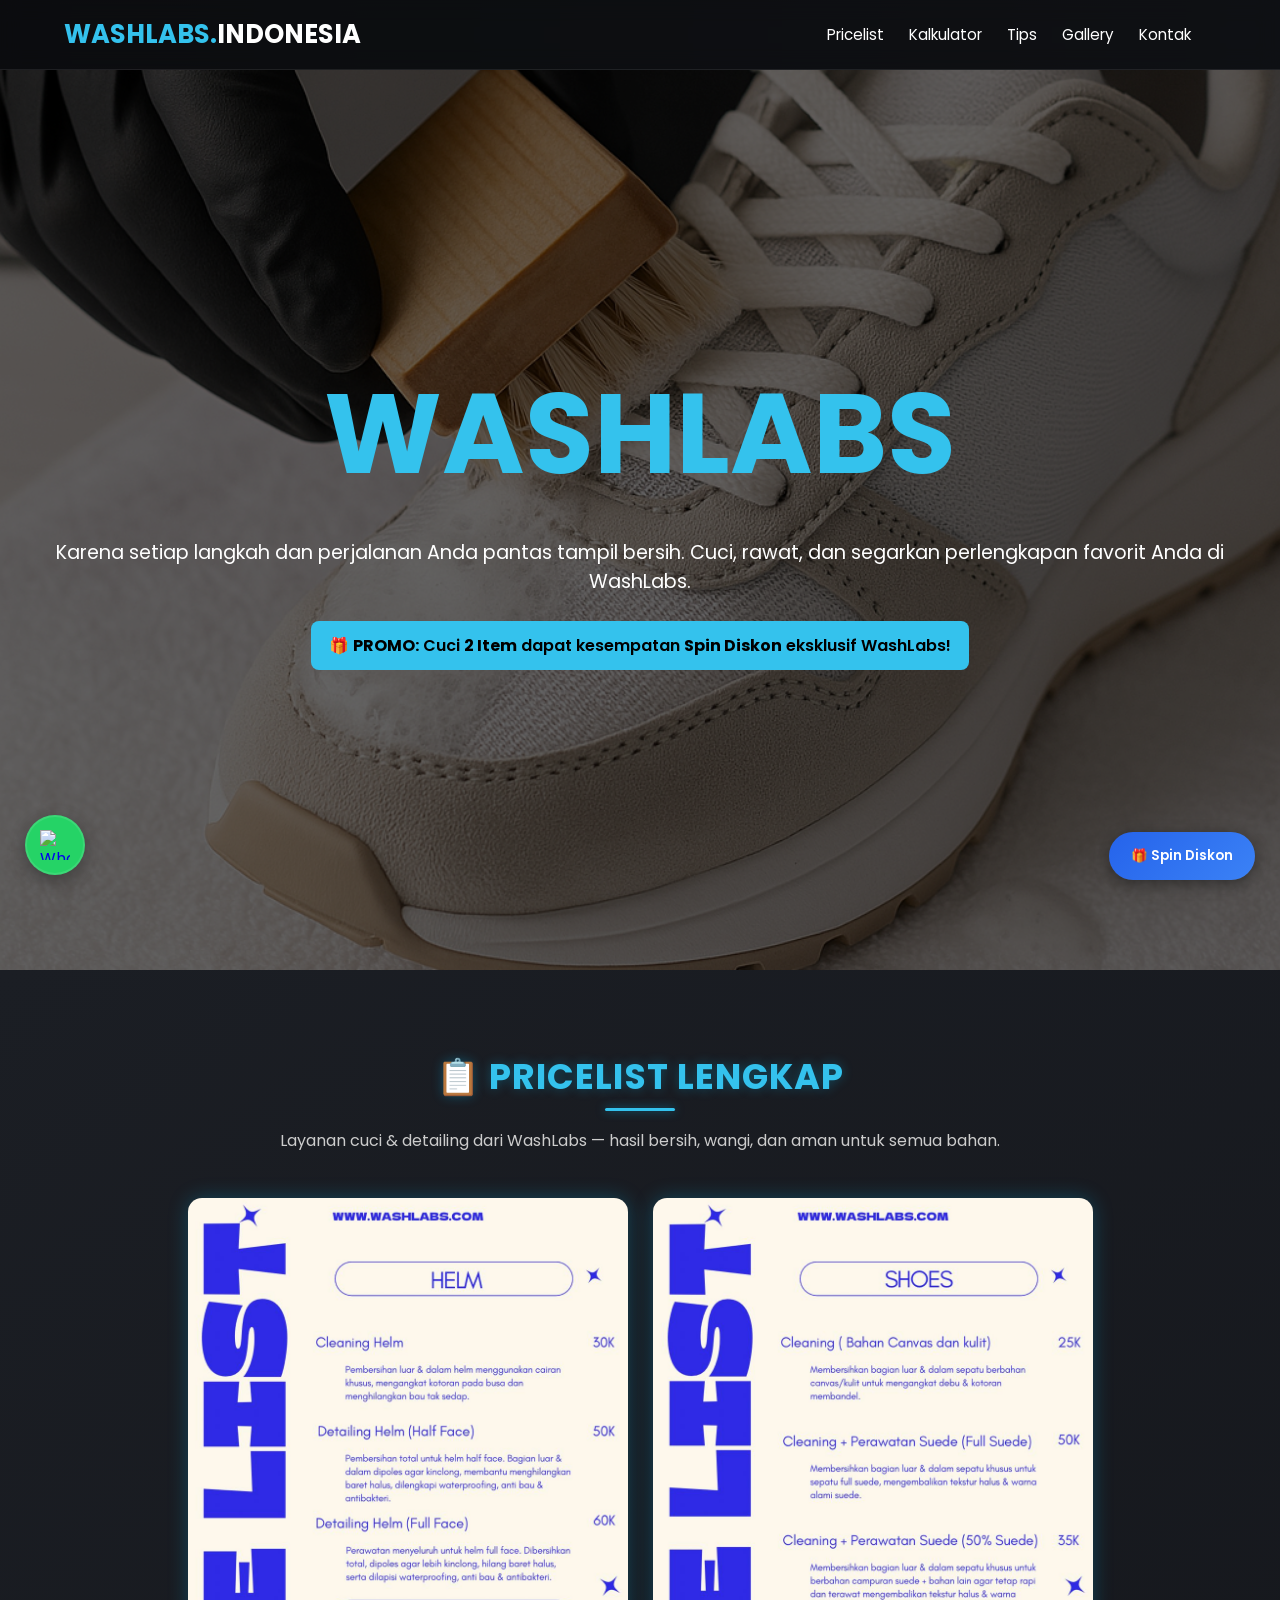
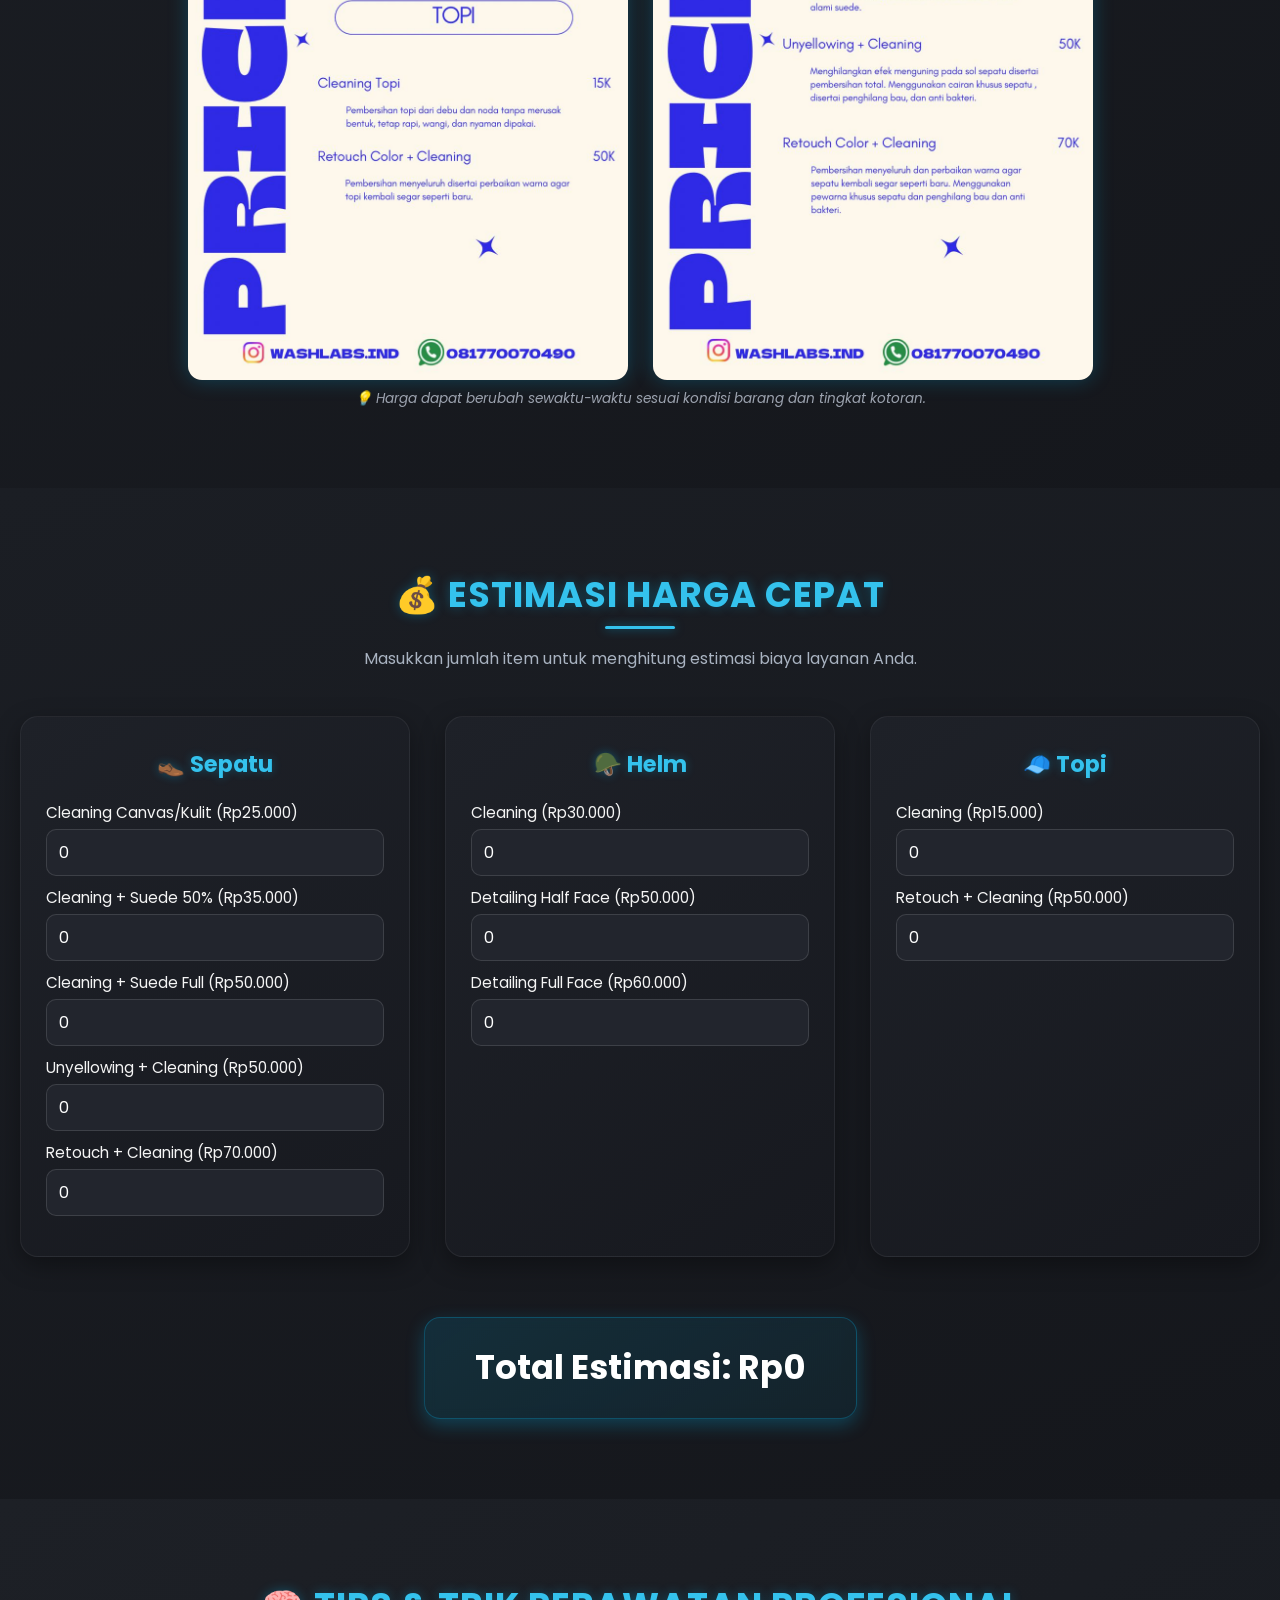
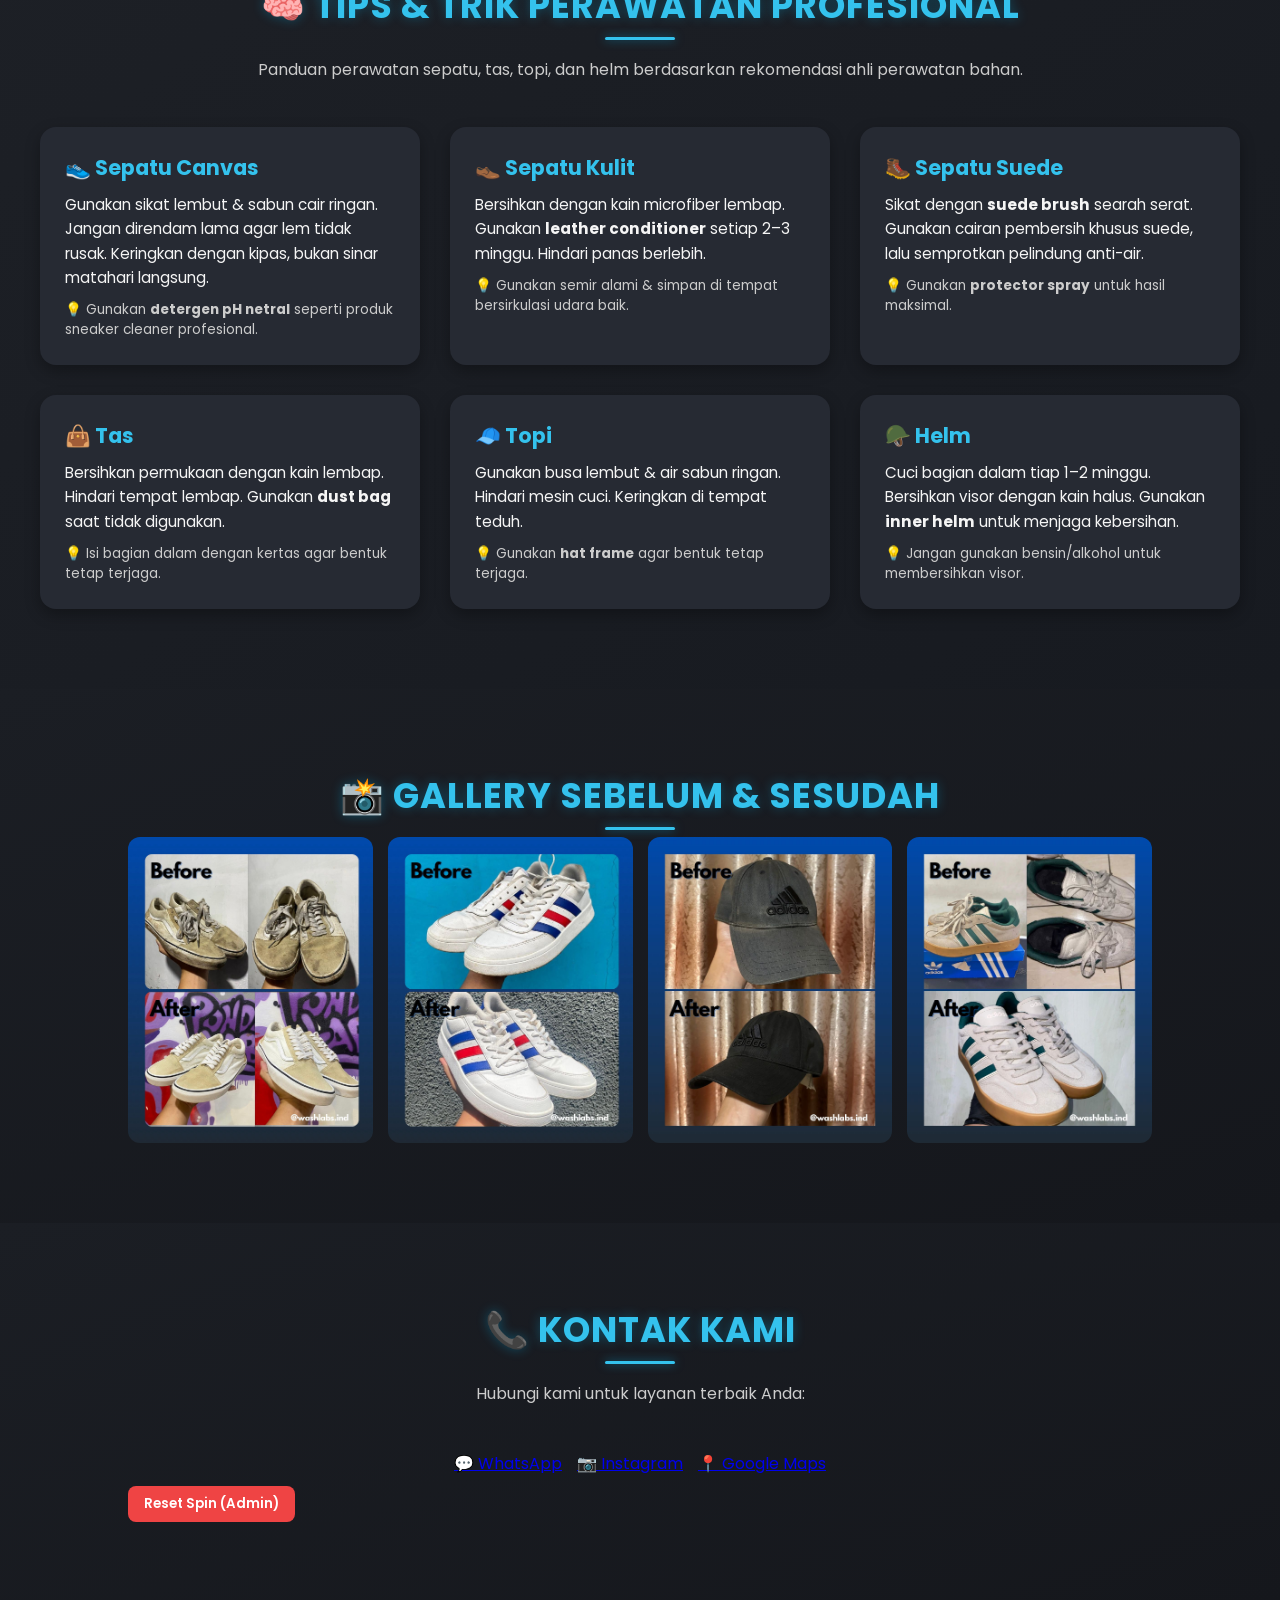
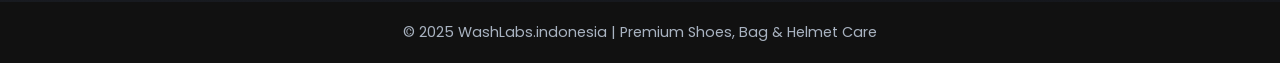
==== index.html @ 1e732d44 "Update codingan" ====
<!DOCTYPE html>
<html lang="id">
<head>
  <meta charset="UTF-8" />
  <meta name="viewport" content="width=device-width, initial-scale=1.0" />
  <title>WashLabs.ind | Premium shoes_canvas, Helmet & Cap Care</title>

  <!-- Google Fonts -->
  <link rel="preconnect" href="https://fonts.googleapis.com">
  <link rel="preconnect" href="https://fonts.gstatic.com" crossorigin>
  <link href="https://fonts.googleapis.com/css2?family=Poppins:wght@400;500;600;700&display=swap" rel="stylesheet">

  <!-- CSS -->
  <link rel="stylesheet" href="style.css" />
</head>

<body>
  <!-- ========== HEADER ========== -->
   <header class="header">
    <nav class="navbar">
      <div class="logo">WASHLABS.<span>INDONESIA</span></div>

      <button class="menu-btn" id="menu-toggle" aria-label="Menu">☰</button>

      <ul class="nav-links" id="nav-links">
        <li><a href="#pricelist">Pricelist</a></li>
        <li><a href="#calculator">Kalkulator</a></li>
        <li><a href="#tips">Tips</a></li>
        <li><a href="#gallery">Gallery</a></li>
        <li><a href="#contact">Kontak</a></li>
        <li>
         </button>
        </li>
      </ul>
    </nav>
  </header>

<!-- ========== HERO ========== -->
<section id="home" class="hero">
  <div class="overlay"></div>
  <div class="container hero-content">
    
    <!-- Judul -->
    <h1 data-animate>WASHLABS</h1>

    <!-- Deskripsi -->
    <p data-animate>
      Karena setiap langkah dan perjalanan Anda pantas tampil bersih. 
      Cuci, rawat, dan segarkan perlengkapan favorit Anda di WashLabs.
    </p>


    <!-- 🔥 PROMO BAR -->
    <div class="promo-bar" data-animate>
      🎁 <strong>PROMO:</strong> Cuci <strong>2 Item</strong> dapat kesempatan 
      <strong>Spin Diskon</strong> eksklusif WashLabs!
    </div>

  </div>
</section>



  <!-- ========== PRICELIST ========== -->
  <section id="pricelist" class="section pricelist">
    <div class="container">
      <h2 class="section-title">📋 Pricelist Lengkap</h2>
      <p class="section-subtitle">
        Layanan cuci & detailing dari WashLabs — hasil bersih, wangi, dan aman untuk semua bahan.
      </p>

      <div class="pricelist-box">
        <img src="pricelistb2.jpg" alt="Pricelist Helm & Topi" class="pricelist-img" loading="lazy" />
        <img src="priclist.jpg" alt="Pricelist Sepatu & Lainnya" class="pricelist-img" loading="lazy" />
      </div>

      <div class="note">
        <p>💡 Harga dapat berubah sewaktu-waktu sesuai kondisi barang dan tingkat kotoran.</p>
      </div>
    </div>
  </section>

  <!-- ========== KALKULATOR ESTIMASI ========== -->
  <section id="calculator" class="section calculator">
    <div class="container">
      <h2 class="section-title">💰 Estimasi Harga Cepat</h2>
      <p class="section-subtitle">Masukkan jumlah item untuk menghitung estimasi biaya layanan Anda.</p>

      <form id="priceForm" class="price-form">
        <div class="calc-grid">
          <div class="calc-box">
            <h3>👞 Sepatu</h3>
            <label>Cleaning Canvas/Kulit (Rp25.000)</label>
            <input type="number" name="shoes_canvas" min="0" value="0" />
            <label>Cleaning + Suede 50% (Rp35.000)</label>
            <input type="number" name="shoes_suede_half" min="0" value="0" />
            <label>Cleaning + Suede Full (Rp50.000)</label>
            <input type="number" name="shoes_suede_full" min="0" value="0" />
            <label>Unyellowing + Cleaning (Rp50.000)</label>
            <input type="number" name="shoes_unyellow" min="0" value="0" />
            <label>Retouch + Cleaning (Rp70.000)</label>
            <input type="number" name="shoes_retouch" min="0" value="0" />
          </div>

          <div class="calc-box">
            <h3>🪖 Helm</h3>
            <label>Cleaning (Rp30.000)</label>
            <input type="number" name="helm_clean" min="0" value="0" />
            <label>Detailing Half Face (Rp50.000)</label>
            <input type="number" name="helm_half" min="0" value="0" />
            <label>Detailing Full Face (Rp60.000)</label>
            <input type="number" name="helm_full" min="0" value="0" />
          </div>

          <div class="calc-box">
            <h3>🧢 Topi</h3>
            <label>Cleaning (Rp15.000)</label>
            <input type="number" name="topi_clean" min="0" value="0" />
            <label>Retouch + Cleaning (Rp50.000)</label>
            <input type="number" name="topi_retouch" min="0" value="0" />
          </div>
        </div>

        <div class="total-box">
          <h3>Total Estimasi: <span id="totalPrice">Rp0</span></h3>
        </div>
      </form>
    </div>
  </section>

  <!-- ========== TIPS ========== -->
  <section id="tips" class="section tips">
    <div class="container">
      <h2 class="section-title">🧠 Tips & Trik Perawatan Profesional</h2>
      <p class="section-subtitle">Panduan perawatan sepatu, tas, topi, dan helm berdasarkan rekomendasi ahli perawatan bahan.</p>

      <div class="tips-grid">
        <div class="tips-card">
          <h3>👟 Sepatu Canvas</h3>
          <p>Gunakan sikat lembut & sabun cair ringan. Jangan direndam lama agar lem tidak rusak. Keringkan dengan kipas, bukan sinar matahari langsung.</p>
          <small>💡 Gunakan <b>detergen pH netral</b> seperti produk sneaker cleaner profesional.</small>
        </div>

        <div class="tips-card">
          <h3>👞 Sepatu Kulit</h3>
          <p>Bersihkan dengan kain microfiber lembap. Gunakan <b>leather conditioner</b> setiap 2–3 minggu. Hindari panas berlebih.</p>
          <small>💡 Gunakan semir alami & simpan di tempat bersirkulasi udara baik.</small>
        </div>

        <div class="tips-card">
          <h3>🥾 Sepatu Suede</h3>
          <p>Sikat dengan <b>suede brush</b> searah serat. Gunakan cairan pembersih khusus suede, lalu semprotkan pelindung anti-air.</p>
          <small>💡 Gunakan <b>protector spray</b> untuk hasil maksimal.</small>
        </div>

        <div class="tips-card">
          <h3>👜 Tas</h3>
          <p>Bersihkan permukaan dengan kain lembap. Hindari tempat lembap. Gunakan <b>dust bag</b> saat tidak digunakan.</p>
          <small>💡 Isi bagian dalam dengan kertas agar bentuk tetap terjaga.</small>
        </div>

        <div class="tips-card">
          <h3>🧢 Topi</h3>
          <p>Gunakan busa lembut & air sabun ringan. Hindari mesin cuci. Keringkan di tempat teduh.</p>
          <small>💡 Gunakan <b>hat frame</b> agar bentuk tetap terjaga.</small>
        </div>

        <div class="tips-card">
          <h3>🪖 Helm</h3>
          <p>Cuci bagian dalam tiap 1–2 minggu. Bersihkan visor dengan kain halus. Gunakan <b>inner helm</b> untuk menjaga kebersihan.</p>
          <small>💡 Jangan gunakan bensin/alkohol untuk membersihkan visor.</small>
        </div>
      </div>
    </div>
  </section>

    <!-- =========================
       SPIN DISKON
  ========================== -->
<!-- Tombol Mengambang -->
<button id="spinOpen" class="floating-spin-btn">🎁 Spin Diskon</button>

<!-- Modal Spin -->
<div id="spinModal" class="spin-modal">
  <div id="spinBackdrop" class="spin-backdrop"></div>
  <div class="spin-content">
    <button id="closeSpin" class="close-btn">&times;</button>
    <h2>Menangkan Diskon!</h2>
    <p>Coba keberuntunganmu dan dapatkan kupon potongan eksklusif dari WashLabs!</p>

    <div class="wheel-container">
      <div id="wheel" class="wheel">
        <div class="segment seg1">15%</div>
        <div class="segment seg2">5%</div>
        <div class="segment seg3">25%</div>
        <div class="segment seg4">5%</div>
        <div class="segment seg5">10%</div>
        <div class="segment seg6">ZONK</div>
      </div>
      <div class="pointer"></div>
    </div>

    <button id="spinButton" class="spin-btn">PUTAR</button>
    <p id="resultText" class="result-text"></p>
    <p class="note">🎯 Spin hanya dapat digunakan saat bersama staff WashLabs untuk pencucian minimal 2 item.</p>
  </div>
</div>







  <!-- ========== GALLERY ========== -->
  <section id="gallery" class="section gallery">
    <div class="container">
      <h2 class="section-title">📸 Gallery Sebelum & Sesudah</h2>
      <div class="gallery-grid">
        <img src="before1.jpg" alt="Before" loading="lazy">
        <img src="after1.jpg" alt="After" loading="lazy">
        <img src="before2.jpg" alt="Before" loading="lazy">
        <img src="after2.jpg" alt="After" loading="lazy">
      </div>
    </div>
  </section>

  <!-- ========== KONTAK ========== -->
  <section id="contact" class="section contact">
    <div class="container">
      <h2 class="section-title">📞 Kontak Kami</h2>
      <p class="section-subtitle">Hubungi kami untuk layanan terbaik Anda:</p>
      <div class="contact-buttons">
        <a href="https://wa.me/6281770070490" class="btn">💬 WhatsApp</a>
        <a href="https://instagram.com/washlabs.ind" class="btn">📷 Instagram</a>
        <a href="https://maps.app.goo.gl/NYMZw7D8arMYxjxr7" class="btn">📍 Google Maps</a>
      </div>
    </div>
  </section>

  <!-- ========== FOOTER ========== -->
  <footer class="footer">
    <p>&copy; 2025 WashLabs.indonesia | Premium Shoes, Bag & Helmet Care</p>
  </footer>

  <!-- WhatsApp Floating Button -->
  <a href="https://wa.me/6281770070490" class="wa-float" target="_blank" rel="noopener">
    <img src="https://cdn-icons-png.flaticon.com/512/733/733585.png" alt="WhatsApp" />
  </a>

  <!-- JS -->
  <script src="script.js"></script>
</body>
</html>
---- style.css ----
/* =========================
   VARIABEL & TEMA
========================= */
:root {
  --primary: #1d2026;
  --accent: #34c2ed;
  --text: #fff;
  --gray: #a9b3c1;
  --text-light: #f5f5f5;
  --text-muted: #cccccc;
  --card-bg: #262a33;
  --shadow: rgba(0, 0, 0, 0.3);
  --bg: linear-gradient(90deg, #1d2026, #252932);
}
/* =========================
   GLOBAL
========================= */
* {
  margin: 0;
  padding: 0;
  box-sizing: border-box;
  font-family: "Poppins", sans-serif;
  scroll-behavior: smooth;
}

body {
  background: var(--bg);
  color: var(--text);
  transition: all 0.3s ease;
}

/* =========================
   HEADER & NAVBAR
========================= */
.header {
  position: sticky;
  top: 0;
  background: rgba(0, 0, 0, 0.6);
  backdrop-filter: blur(10px);
  z-index: 1000;
  border-bottom: 1px solid rgba(255, 255, 255, 0.08);
}

.navbar {
  display: flex;
  justify-content: space-between;
  align-items: center;
  padding: 15px 5%;
  position: relative;
}

.logo {
  color: var(--accent);
  font-weight: 700;
  font-size: 1.6rem;
}
.logo span {
  color: var(--text);
}

/* ===== MENU LINKS ===== */
.nav-links {
  display: flex;
  align-items: center;
  list-style: none;
  gap: 25px;
  transition: all 0.3s ease;
}

.nav-links a {
  color: var(--text);
  text-decoration: none;
  font-size: 0.95rem;
  transition: color 0.3s ease;
}
.nav-links a:hover {
  color: var(--accent);
}
/* ===== MENU BUTTON (☰) ===== */
.menu-btn {
  display: none;
  background: none;
  border: none;
  font-size: 1.8rem;
  color: var(--accent);
  cursor: pointer;
  transition: transform 0.3s ease;
}
.menu-btn:hover {
  transform: rotate(10deg);
}

/* ===== MOBILE MENU ===== */
@media (max-width: 768px) {
  .menu-btn {
    display: block;
  }

  .nav-links {
    display: none;
    flex-direction: column;
    position: absolute;
    top: 100%;
    right: 5%;
    background: rgba(29, 32, 38, 0.95);
    backdrop-filter: blur(12px);
    border-radius: 12px;
    padding: 25px;
    box-shadow: 0 6px 25px rgba(0, 0, 0, 0.3);
    width: 210px;
    text-align: left;
    z-index: 1001;
    opacity: 0;
    transform: translateY(-15px);
    transition: all 0.35s ease;
  }

  .nav-links.active {
    display: flex;
    opacity: 1;
    transform: translateY(0);
  }

  .nav-links a {
    font-size: 1rem;
    margin: 8px 0;
  }

  .theme-toggle {
    margin-top: 10px;
  }
}

/* =========================
   HERO SECTION
========================= */
.hero {
  background: url("cuci.png") center/cover no-repeat fixed;
  height: 100vh;
  display: flex;
  align-items: center;
  justify-content: center;
  text-align: center;
  position: relative;
}

.hero .overlay {
  position: absolute;
  inset: 0;
  background: rgba(0, 0, 0, 0.6);
}

.hero-content {
  position: relative;
  z-index: 2;
  padding: 0 10px;
}

.hero h1 {
  font-size: 7rem;
  color: var(--accent);
}

.hero p {
  font-size: 1.2rem;
  margin: 15px 0 25px;
}




/* =========================
   GLOBAL SECTION STYLE
========================= */
.section {
  padding: 80px 10%;
  text-align: center;
  background: linear-gradient(160deg, #1b1e24, #15171c);
}

/* Seragamkan Semua Judul Section */
.section h2,
.section-title,
.tips h2,
.calculator h2,
.pricelist h2 {
  font-size: 2.2rem;
  font-weight: 700;
  text-transform: uppercase;
  letter-spacing: 1px;
  color: var(--accent);
  margin-bottom: 15px;
  text-align: center;
  text-shadow: 0 0 12px rgba(0, 195, 255, 0.3);
  position: relative;
  display: inline-block;
}

/* Garis bawah khas biru */
.section h2::after,
.section-title::after,
.tips h2::after,
.calculator h2::after,
.pricelist h2::after {
  content: "";
  position: absolute;
  bottom: -8px;
  left: 50%;
  transform: translateX(-50%);
  width: 70px;
  height: 3px;
  background: var(--accent);
  border-radius: 2px;
  box-shadow: 0 0 10px rgba(0, 195, 255, 0.5);
}

/* Subjudul */
.section-subtitle,
.section .subtitle {
  color: var(--text-muted);
  font-size: 1rem;
  margin-top: 10px;
  margin-bottom: 45px;
  text-align: center;
}

/* =========================
   PRICELIST
========================= */
.pricelist {
  background: linear-gradient(145deg, #1b1e24, #15171c);
  color: var(--text);
  padding: 80px 20px;
  text-align: center;
}

.pricelist-box {
  display: flex;
  flex-wrap: wrap;
  justify-content: center;
  align-items: flex-start;
  gap: 25px;
}

.pricelist-img {
  width: 100%;
  max-width: 440px;
  border-radius: 14px;
  box-shadow: 0 0 20px rgba(0, 195, 255, 0.25);
  transition: 0.3s ease;
  object-fit: contain;
}
.pricelist-img:hover {
  transform: scale(1.02);
  box-shadow: 0 0 35px rgba(0, 195, 255, 0.35);
}

.note {
  margin-top: 25px;
  color: var(--text-muted);
  font-size: 0.9rem;
  font-style: italic;
}

/* =========================
   KALKULATOR ESTIMASI
========================= */
.calculator {
  text-align: center;
  background: linear-gradient(160deg, #1b1e24, #15171c);
  padding: 80px 20px;
  color: var(--text);
}

.calculator p {
  color: var(--gray);
  margin-bottom: 45px;
  font-size: 1rem;
}

.calc-grid {
  display: grid;
  grid-template-columns: repeat(auto-fit, minmax(330px, 1fr));
  gap: 35px;
  justify-items: center;
}

.calc-box {
  background: linear-gradient(145deg, #1e2128, #17191f);
  border: 1px solid rgba(255, 255, 255, 0.06);
  border-radius: 18px;
  padding: 30px 25px 40px;
  width: 100%;
  max-width: 390px;
  box-shadow: 0 8px 25px rgba(0, 0, 0, 0.35);
  transition: all 0.35s ease;
  text-align: left;
}
.calc-box:hover {
  transform: translateY(-6px);
  box-shadow: 0 12px 35px rgba(0, 195, 255, 0.15);
}

.calc-box h3 {
  text-align: center;
  font-size: 1.4rem;
  color: var(--accent);
  margin-bottom: 20px;
  text-shadow: 0 0 10px rgba(0, 195, 255, 0.3);
}

.calc-box label {
  display: block;
  margin-top: 10px;
  font-size: 0.95rem;
  color: var(--text-light);
}

.calc-box input {
  width: 100%;
  margin-top: 5px;
  padding: 10px 12px;
  border-radius: 10px;
  border: 1px solid rgba(255, 255, 255, 0.12);
  background: #22252d;
  color: #fff;
  font-size: 1rem;
  transition: all 0.25s ease;
}
.calc-box input:focus {
  border-color: var(--accent);
  box-shadow: 0 0 10px rgba(0, 195, 255, 0.25);
  background: #262a33;
  outline: none;
}

.total-box {
  margin-top: 60px;
  background: linear-gradient(145deg, #00c3ff20, #00c3ff10);
  border: 1px solid rgba(0, 195, 255, 0.25);
  border-radius: 16px;
  padding: 25px 50px;
  display: inline-block;
  font-weight: 700;
  font-size: 1.8rem;
  box-shadow: 0 6px 18px rgba(0, 195, 255, 0.25);
  color: #fff;
  backdrop-filter: blur(6px);
  transition: all 0.3s ease;
}
.total-box:hover {
  transform: scale(1.02);
  box-shadow: 0 0 25px rgba(0, 195, 255, 0.3);
}

/* =========================
   TIPS & TRIK
========================= */
.section.tips {
  padding: 80px 20px;
  background: linear-gradient(145deg, #1d2026, #171a20);
  text-align: center;
}

.tips .container {
  max-width: 1200px;
  margin: auto;
}

.tips-grid {
  display: grid;
  grid-template-columns: repeat(auto-fit, minmax(280px, 1fr));
  gap: 30px;
  justify-content: center;
}

.tips-card {
  background: var(--card-bg);
  border-radius: 16px;
  padding: 25px;
  box-shadow: 0 6px 15px var(--shadow);
  transition: all 0.3s ease;
  text-align: left;
  position: relative;
  overflow: hidden;
}
.tips-card:hover {
  transform: translateY(-6px);
  box-shadow: 0 10px 25px rgba(0, 195, 255, 0.25);
}

.tips-card h3 {
  color: var(--accent);
  font-size: 1.3em;
  margin-bottom: 10px;
}
.tips-card p {
  font-size: 0.95em;
  line-height: 1.6;
  color: var(--text-light);
}
.tips-card small {
  display: block;
  margin-top: 10px;
  font-size: 0.85em;
  color: var(--text-muted);
}

/* =========================
   GALLERY
========================= */
.gallery-grid {
  display: grid;
  grid-template-columns: repeat(auto-fit, minmax(230px, 1fr));
  gap: 15px;
}
.gallery-grid img {
  width: 100%;
  border-radius: 12px;
  transition: 0.3s;
}
.gallery-grid img:hover {
  transform: scale(1.05);
  box-shadow: 0 0 25px rgba(77, 208, 225, 0.3);
}

/* =========================
   KONTAK
========================= */
.contact-buttons {
  display: flex;
  flex-wrap: wrap;
  justify-content: center;
  gap: 15px;
  margin-top: 20px;
}
/* =========================
   SPIN
========================= */

/* ===== Tombol Spin Mengambang ===== */
.floating-spin-btn {
  position: fixed;
  bottom: 20px;
  right: 25px;
  background: linear-gradient(135deg, #2563eb, #3b82f6);
  color: #fff;
  border: none;
  padding: 14px 22px;
  border-radius: 50px;
  cursor: pointer;
  font-weight: 600;
  box-shadow: 0 4px 15px rgba(0, 0, 0, 0.4);
  transition: transform 0.2s ease, box-shadow 0.2s ease;
  z-index: 1000;
}
.floating-spin-btn:hover {
  transform: scale(1.08);
  box-shadow: 0 6px 20px rgba(59, 130, 246, 0.6);
}

/* ===== Modal Spin ===== */
.spin-modal {
  display: none;
  position: fixed;
  inset: 0;
  z-index: 2000;
  justify-content: center;
  align-items: center;
}
.spin-modal.active { display: flex; }

.spin-backdrop {
  position: absolute;
  inset: 0;
  background: rgba(0,0,0,0.6);
  backdrop-filter: blur(5px);
}

.spin-content {
  position: relative;
  background: #1e293b;
  padding: 30px;
  border-radius: 20px;
  text-align: center;
  width: 350px;
  box-shadow: 0 0 25px rgba(0,0,0,0.5);
  z-index: 2100;
}

.close-btn {
  position: absolute;
  top: 10px;
  right: 15px;
  background: none;
  border: none;
  color: #fff;
  font-size: 24px;
  cursor: pointer;
}

/* ===== Wheel ===== */
.wheel-container {
  position: relative;
  width: 280px;
  height: 280px;
  margin: 30px auto;
}

.wheel {
  width: 100%;
  height: 100%;
  border-radius: 50%;
  border: 6px solid #3b82f6;
  position: relative;
  overflow: hidden;
  background: conic-gradient(
    #f97316 0deg 60deg,
    #facc15 60deg 120deg,
    #10b981 120deg 180deg,
    #3b82f6 180deg 240deg,
    #8b5cf6 240deg 300deg,
    #ef4444 300deg 360deg
  );
  transition: transform 5s cubic-bezier(0.25,1,0.3,1);
  box-shadow: inset 0 0 15px rgba(0,0,0,0.3);
}

/* ===== Segmen Text ===== */
.segment {
  position: absolute;
  top: 50%;
  left: 50%;
  transform-origin: 0 0;
  font-weight: bold;
  font-size: 1rem;
  color: #fff;
  pointer-events: none;
  text-shadow: 1px 1px 2px rgba(0,0,0,0.6);
}
/* Label horizontal tiap sektor */
.seg1 { transform: rotate(30deg) translate(0,-110px) rotate(-30deg); }
.seg2 { transform: rotate(90deg) translate(0,-110px) rotate(-90deg); }
.seg3 { transform: rotate(150deg) translate(0,-110px) rotate(-150deg); }
.seg4 { transform: rotate(210deg) translate(0,-110px) rotate(-210deg); }
.seg5 { transform: rotate(270deg) translate(0,-110px) rotate(-270deg); }
.seg6 { transform: rotate(330deg) translate(0,-110px) rotate(-330deg); }

/* ===== Pointer ===== */
.pointer {
  width: 0;
  height: 0;
  border-left: 15px solid transparent;
  border-right: 15px solid transparent;
  border-top: 40px solid #000;
  position: absolute;
  bottom: 135px;
  left: 50%;
  transform: translateX(-50%) rotate(180deg);
  z-index: 5;
 
}

/* ===== Tombol Putar ===== */
.spin-btn {
  background: linear-gradient(135deg, #10b981, #22c55e);
  color: #fff;
  border: none;
  padding: 12px 25px;
  border-radius: 12px;
  cursor: pointer;
  font-weight: 700;
  font-size: 1rem;
  transition: transform 0.2s ease;
}
.spin-btn:hover { transform: scale(1.05); }

/* ===== Hasil dan Catatan ===== */
.result-text {
  margin-top: 15px;
  color: #facc15;
  font-weight: bold;
  font-size: 1.1rem;
}

.note {
  margin-top: 10px;
  font-size: 0.85rem;
  color: #9ca3af;
  line-height: 1.3;
}

/* ===== PROMO ===== */
.hero-content > * {
  margin-bottom: 20px; /* Jarak antar elemen di hero */
}

.promo-bar {
  display: inline-block;
  background-color: var(--accent);
  color: #000;
  padding: 12px 18px;
  border-radius: 8px;
  font-weight: 600;
  text-align: center;
}




/* =========================
   FOOTER
========================= */
.footer {
  background: #111;
  text-align: center;
  padding: 20px;
  color: var(--gray);
  font-size: 0.9rem;
}

/* =========================
   WHATSAPP FLOAT
========================= */
.wa-float {
  position: fixed;
  bottom: 25px;
  left: 25px;
  width: 60px;
  height: 60px;
  background: #25d366;
  border-radius: 50%;
  box-shadow: 0 6px 18px rgba(0, 0, 0, 0.3);
  display: flex;
  align-items: center;
  justify-content: center;
  transition: all 0.3s ease;
  z-index: 9999;
  border: 2px solid rgba(255, 255, 255, 0.1);
}
.wa-float img {
  width: 30px;
  height: 30px;
}
.wa-float:hover {
  transform: scale(1.1) rotate(5deg);
  box-shadow: 0 0 25px rgba(37, 211, 102, 0.6);
  background: #2de270;
}

/* =========================
   RESPONSIVE FONT & LAYOUT
========================= */
@media (max-width: 768px) {
  .hero {
    height: auto;
    padding: 100px 20px 70px;
    background-attachment: scroll;
  }

  .hero h1 {
    font-size: 1.9rem;
    line-height: 1.3;
  }

  .hero p {
    font-size: 0.95rem;
  }

  .section h2 {
    font-size: 1.6rem;
  }

  .section-subtitle {
    font-size: 0.9rem;
  }

  .calc-grid {
    grid-template-columns: 1fr;
  }

  .footer {
    font-size: 0.8rem;
  }
}

@media (max-width: 480px) {
  .hero {
    padding: 80px 15px 60px;
  }

  .hero h1 {
    font-size: 3rem;
  }

  .hero p {
    font-size: 0.8rem;
  }

  .section h2 {
    font-size: 1.4rem;
  }

  .section-subtitle {
    font-size: 0.8rem;
  }

  .footer {
    font-size: 0.75rem;
  }

  .wa-float {
    width: 45px;
    height: 45px;
    bottom: 15px;
    left: 15px;
  }

  .wa-float img {
    width: 22px;
    height: 22px;
  }
  /* =========================
   SWIPE GAMBAR HANYA UNTUK HP
========================= */
@media (max-width: 768px) {
  .pricelist-box {
    flex-wrap: nowrap;           /* biar semua sejajar satu baris */
    overflow-x: auto;            /* aktifkan swipe horizontal */
    scroll-snap-type: x mandatory;
    -webkit-overflow-scrolling: touch;
    padding-bottom: 10px;
    justify-content: flex-start;
  }

  .pricelist-box::-webkit-scrollbar {
    height: 4px;
  }
  .pricelist-box::-webkit-scrollbar-thumb {
    background: rgba(0, 195, 255, 0.4);
    border-radius: 10px;
  }
  .pricelist-box::-webkit-scrollbar-track {
    background: rgba(255, 255, 255, 0.05);
  }

  .pricelist-img {
    flex: 0 0 auto;
    width: 85%;
    max-width: 320px;
    scroll-snap-align: center;
}
}
}
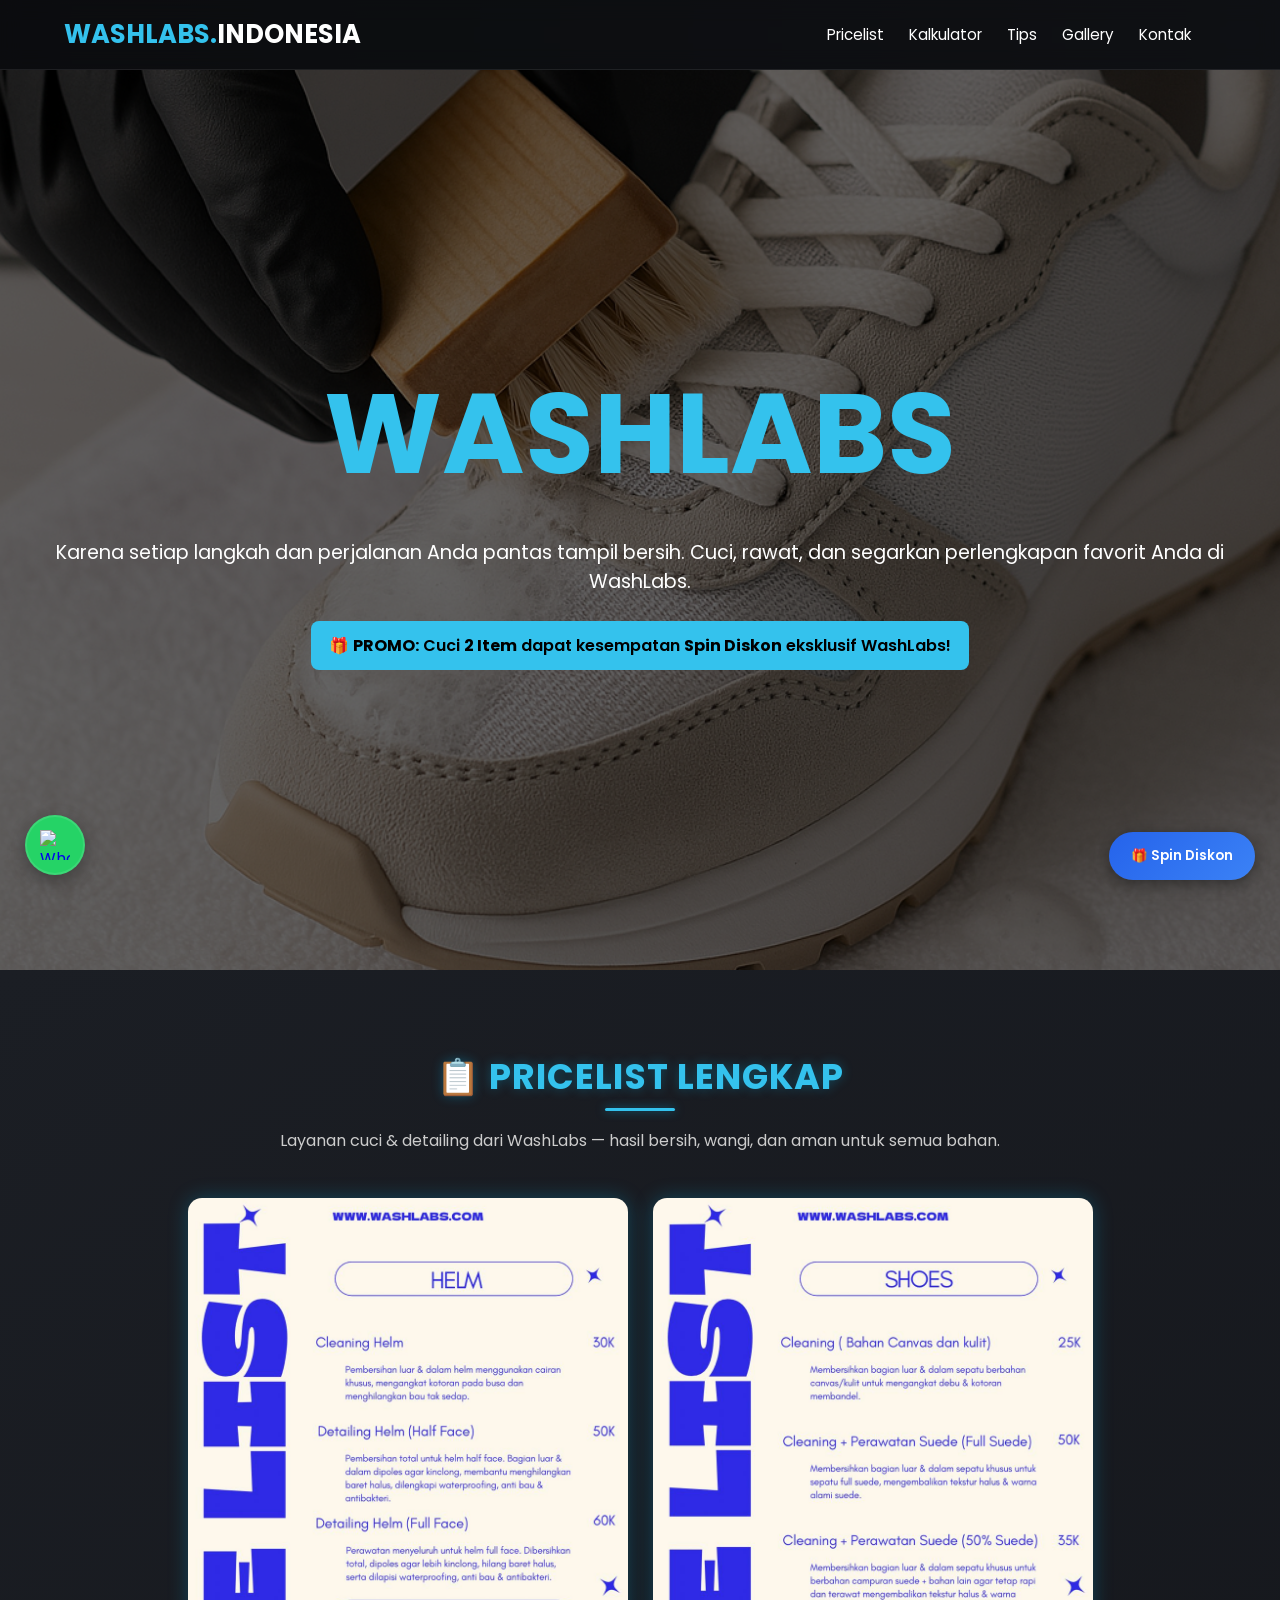
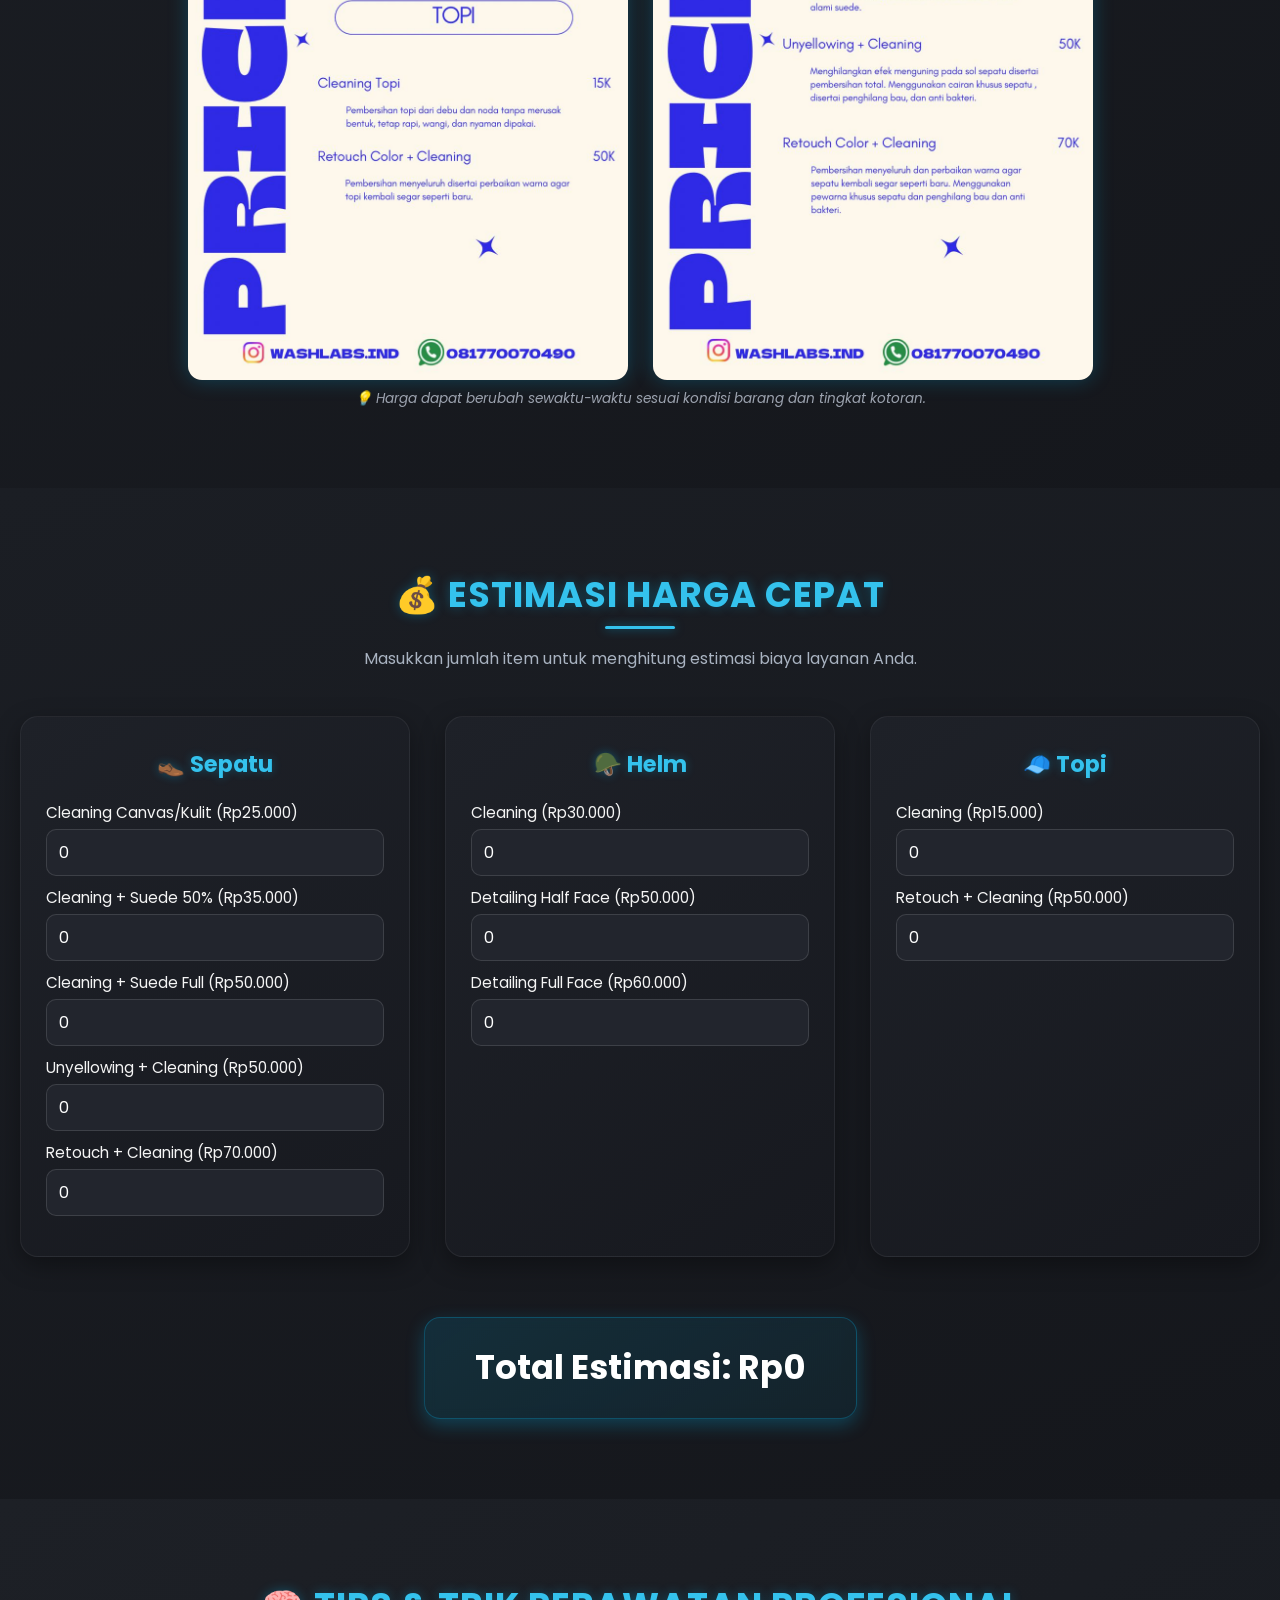
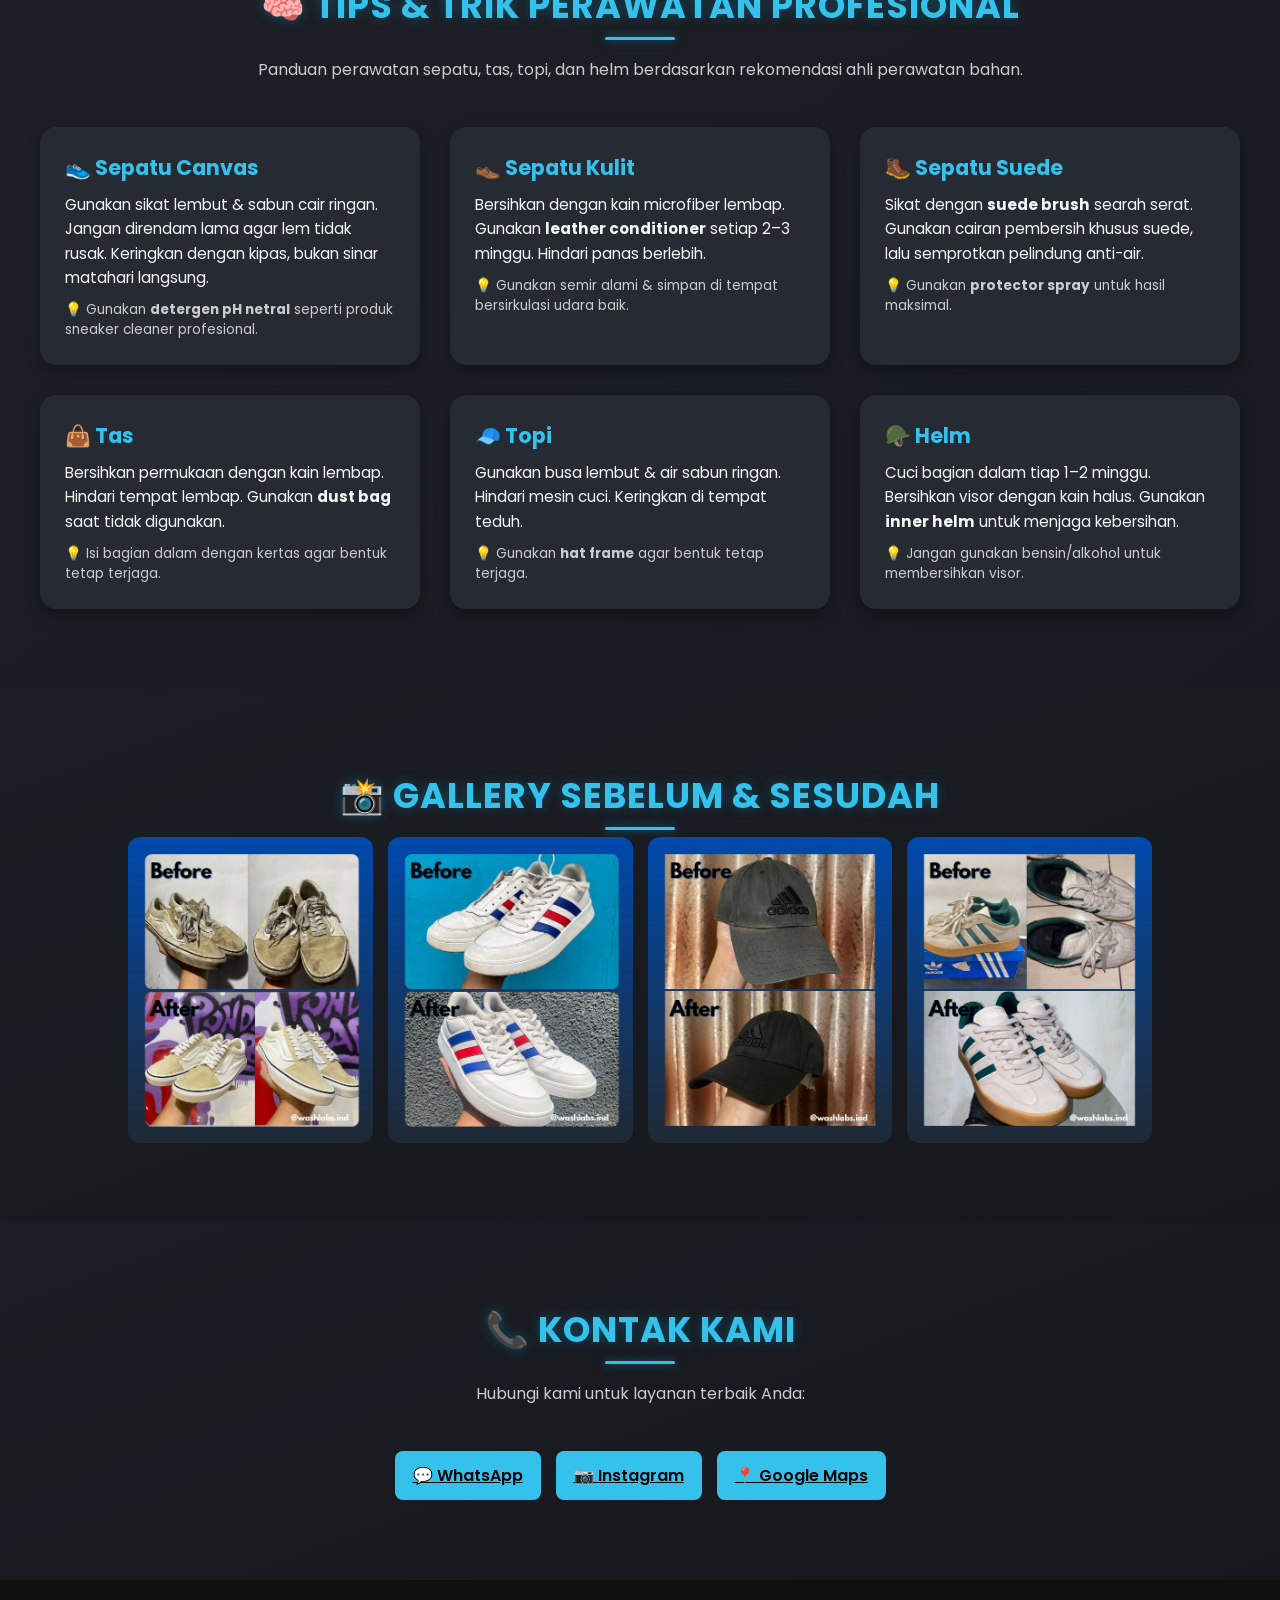
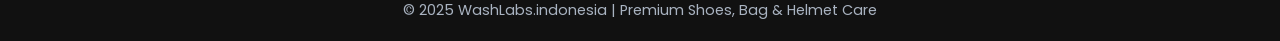
==== commit b2051098: "Update codingan" ====
--- a/index.html
+++ b/index.html
@@ -51,7 +51,7 @@
 
 
     <!-- 🔥 PROMO BAR -->
-    <div class="promo-bar" data-animate>
+    <div class="btn" data-animate>
       🎁 <strong>PROMO:</strong> Cuci <strong>2 Item</strong> dapat kesempatan 
       <strong>Spin Diskon</strong> eksklusif WashLabs!
     </div>
--- a/style.css
+++ b/style.css
@@ -538,13 +538,12 @@
   pointer-events: none;
   text-shadow: 1px 1px 2px rgba(0,0,0,0.6);
 }
-/* Label horizontal tiap sektor */
-.seg1 { transform: rotate(30deg) translate(0,-110px) rotate(-30deg); }
-.seg2 { transform: rotate(90deg) translate(0,-110px) rotate(-90deg); }
-.seg3 { transform: rotate(150deg) translate(0,-110px) rotate(-150deg); }
+.seg1 { transform: rotate(30deg)  translate(0,-110px) rotate(-30deg); }
+.seg2 { transform: rotate(90deg)  translate(0,-100px) rotate(-90deg); }
+.seg3 { transform: rotate(150deg) translate(0,-100px) rotate(-150deg); }
 .seg4 { transform: rotate(210deg) translate(0,-110px) rotate(-210deg); }
-.seg5 { transform: rotate(270deg) translate(0,-110px) rotate(-270deg); }
-.seg6 { transform: rotate(330deg) translate(0,-110px) rotate(-330deg); }
+.seg5 { transform: rotate(270deg) translate(0,-120px) rotate(-270deg); }
+.seg6 { transform: rotate(330deg) translate(0,-120px) rotate(-330deg); }
 
 /* ===== Pointer ===== */
 .pointer {
@@ -595,7 +594,7 @@
   margin-bottom: 20px; /* Jarak antar elemen di hero */
 }
 
-.promo-bar {
+.btn {
   display: inline-block;
   background-color: var(--accent);
   color: #000;
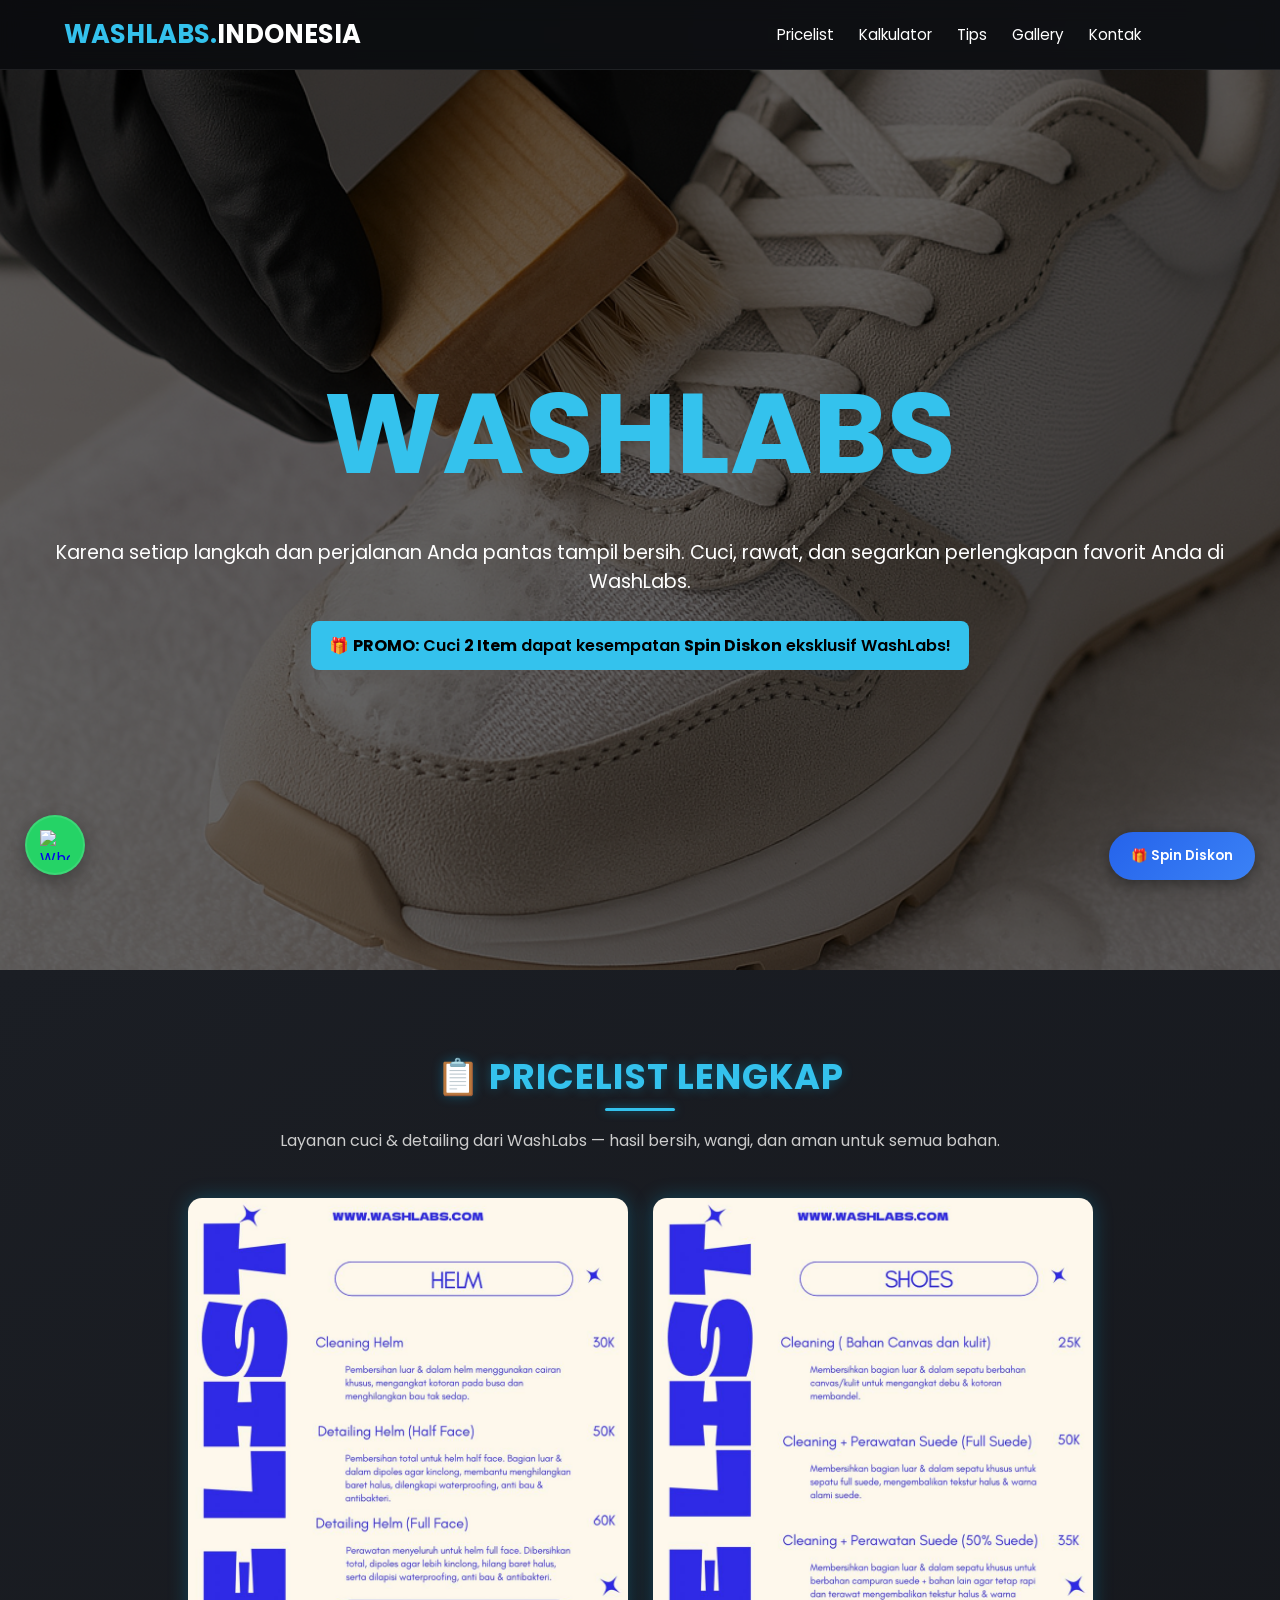
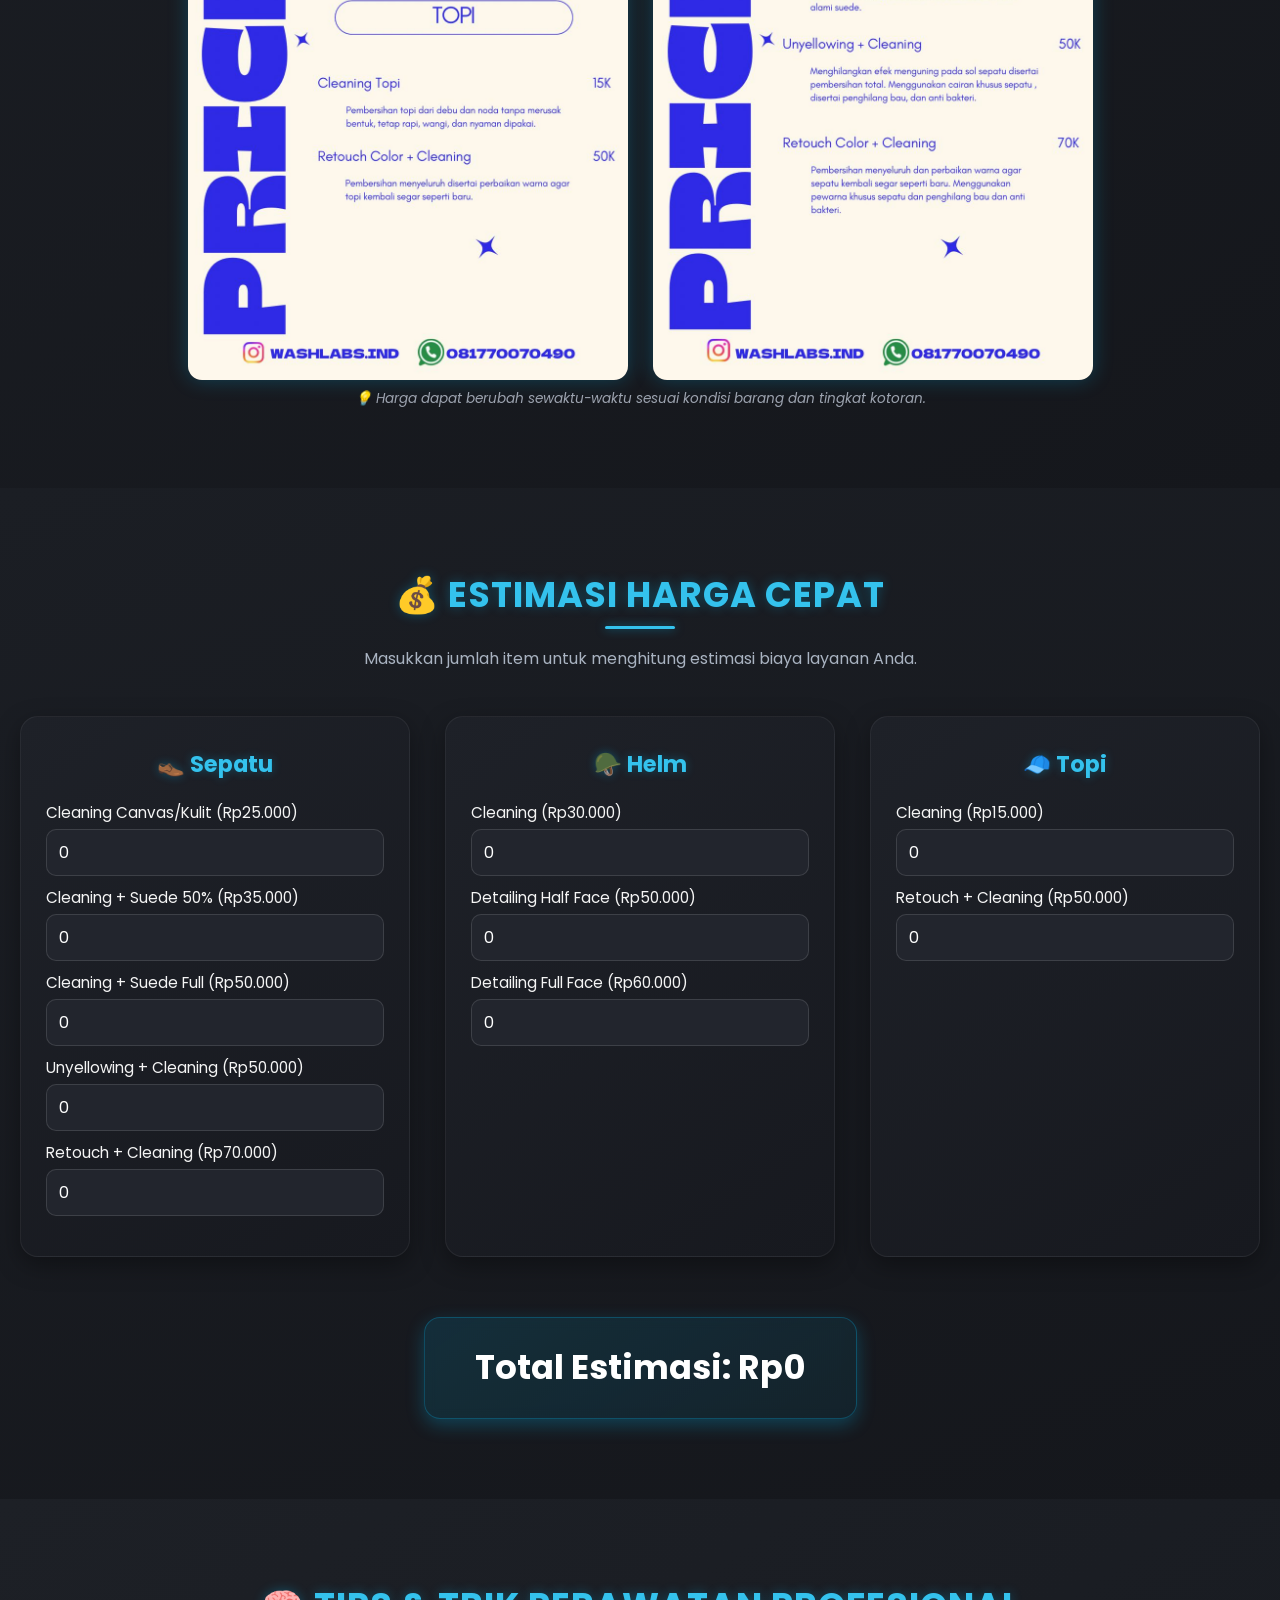
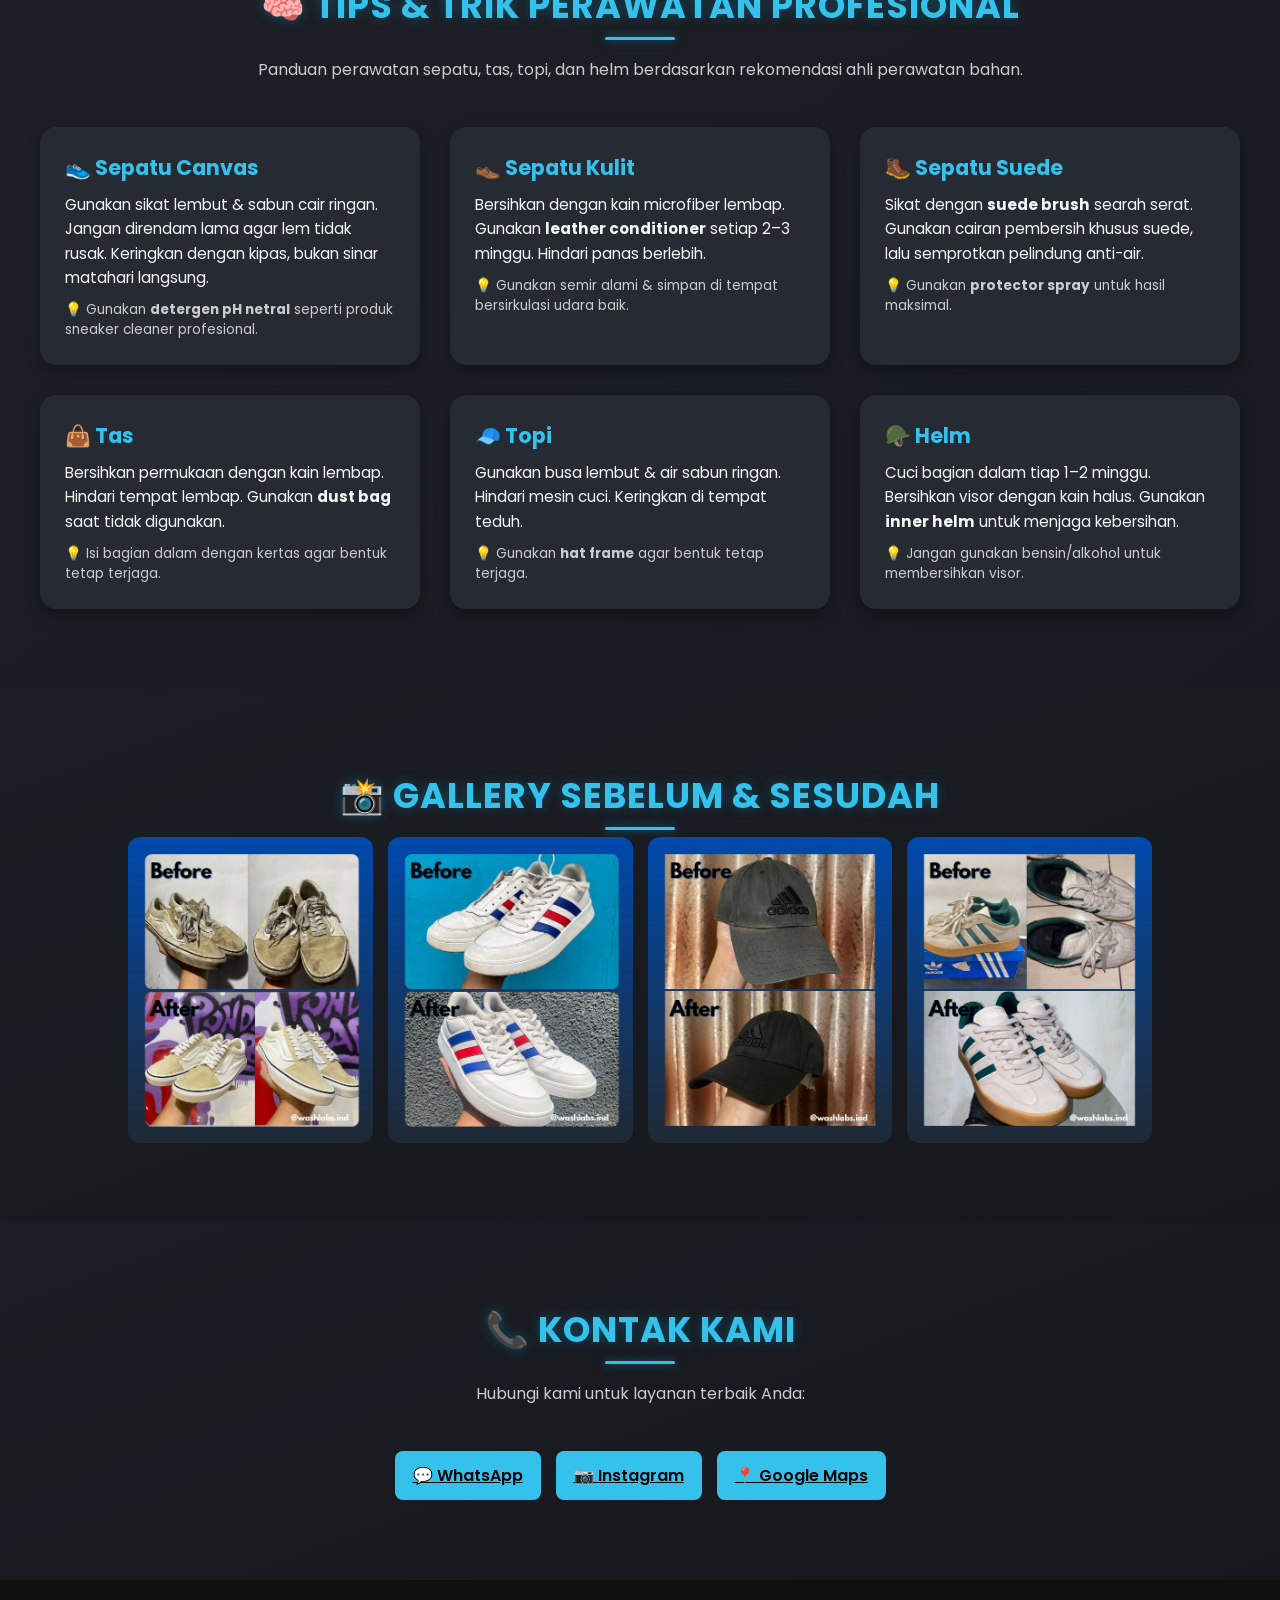
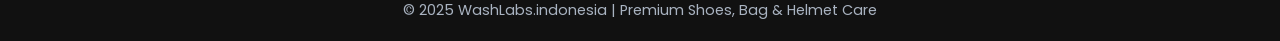
==== commit cd7c3f9a: "Update codingan" ====
--- a/index.html
+++ b/index.html
@@ -28,6 +28,11 @@
         <li><a href="#tips">Tips</a></li>
         <li><a href="#gallery">Gallery</a></li>
         <li><a href="#contact">Kontak</a></li>
+        <ul id="nav-links">
+
+  <!-- Tombol reset admin akan muncul di sini -->
+</ul>
+
         <li>
          </button>
         </li>
--- a/style.css
+++ b/style.css
@@ -434,6 +434,22 @@
   gap: 15px;
   margin-top: 20px;
 }
+
+
+.admin-reset-btn {
+  background: #ef4444;
+  color: #fff;
+  padding: 6px 12px;
+  border-radius: 8px;
+  border: none;
+  font-weight: 600;
+  cursor: pointer;
+  width: 100%;
+  text-align: left;
+  margin-top: 5px;
+  display: none; /* default sembunyi sampai admin login */
+}
+
 /* =========================
    SPIN
 ========================= */
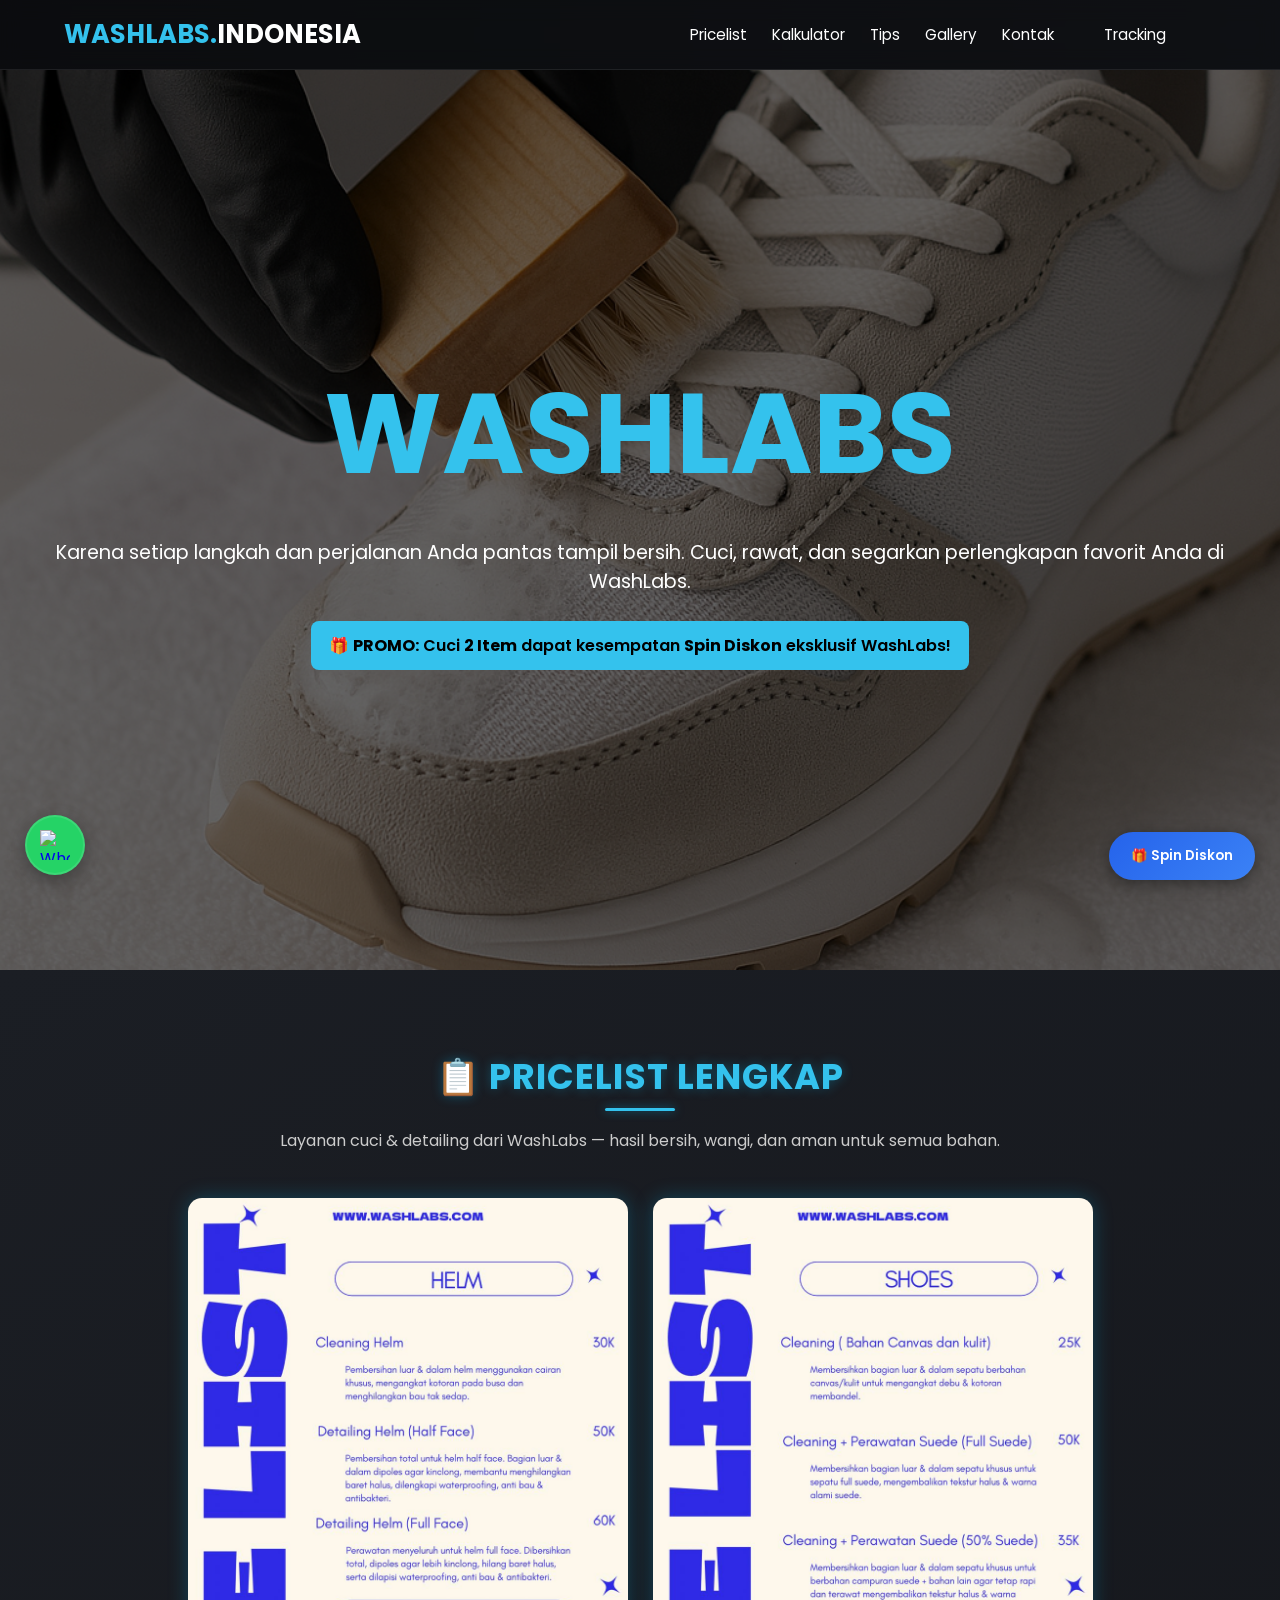
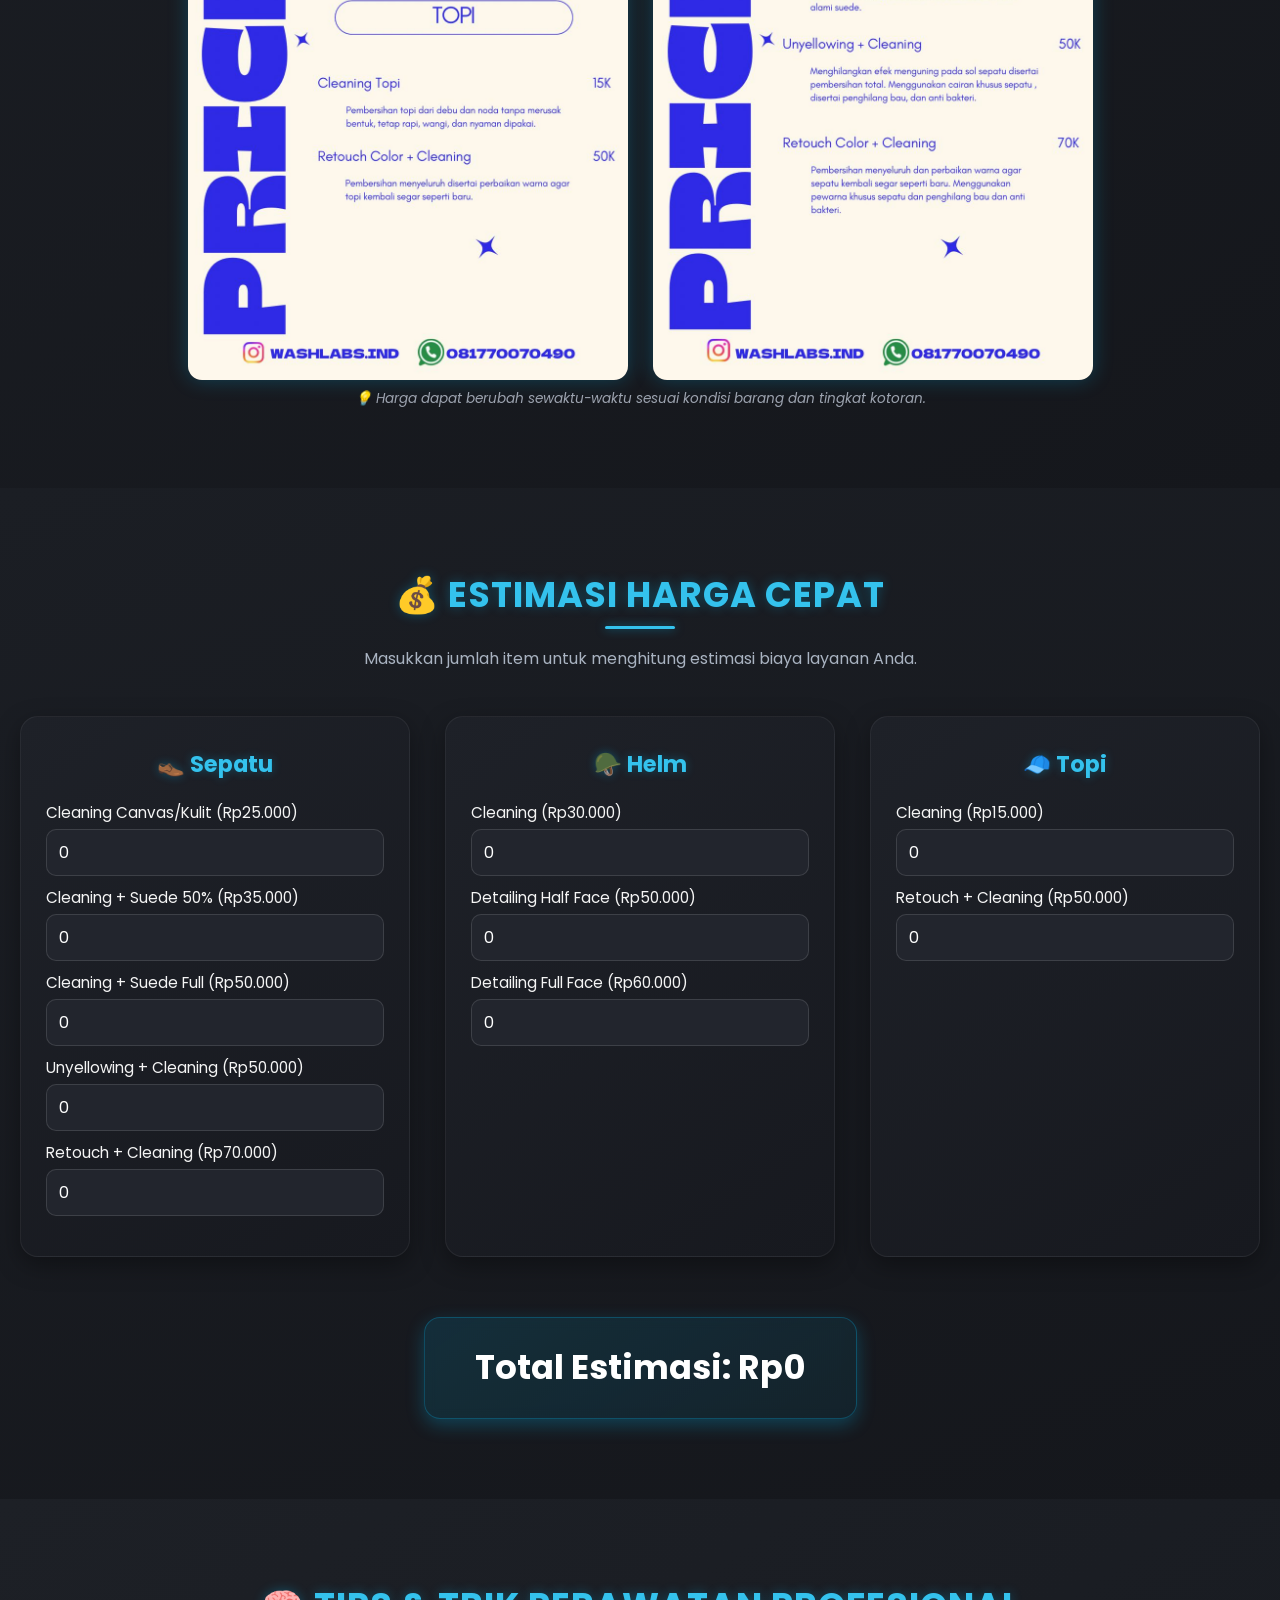
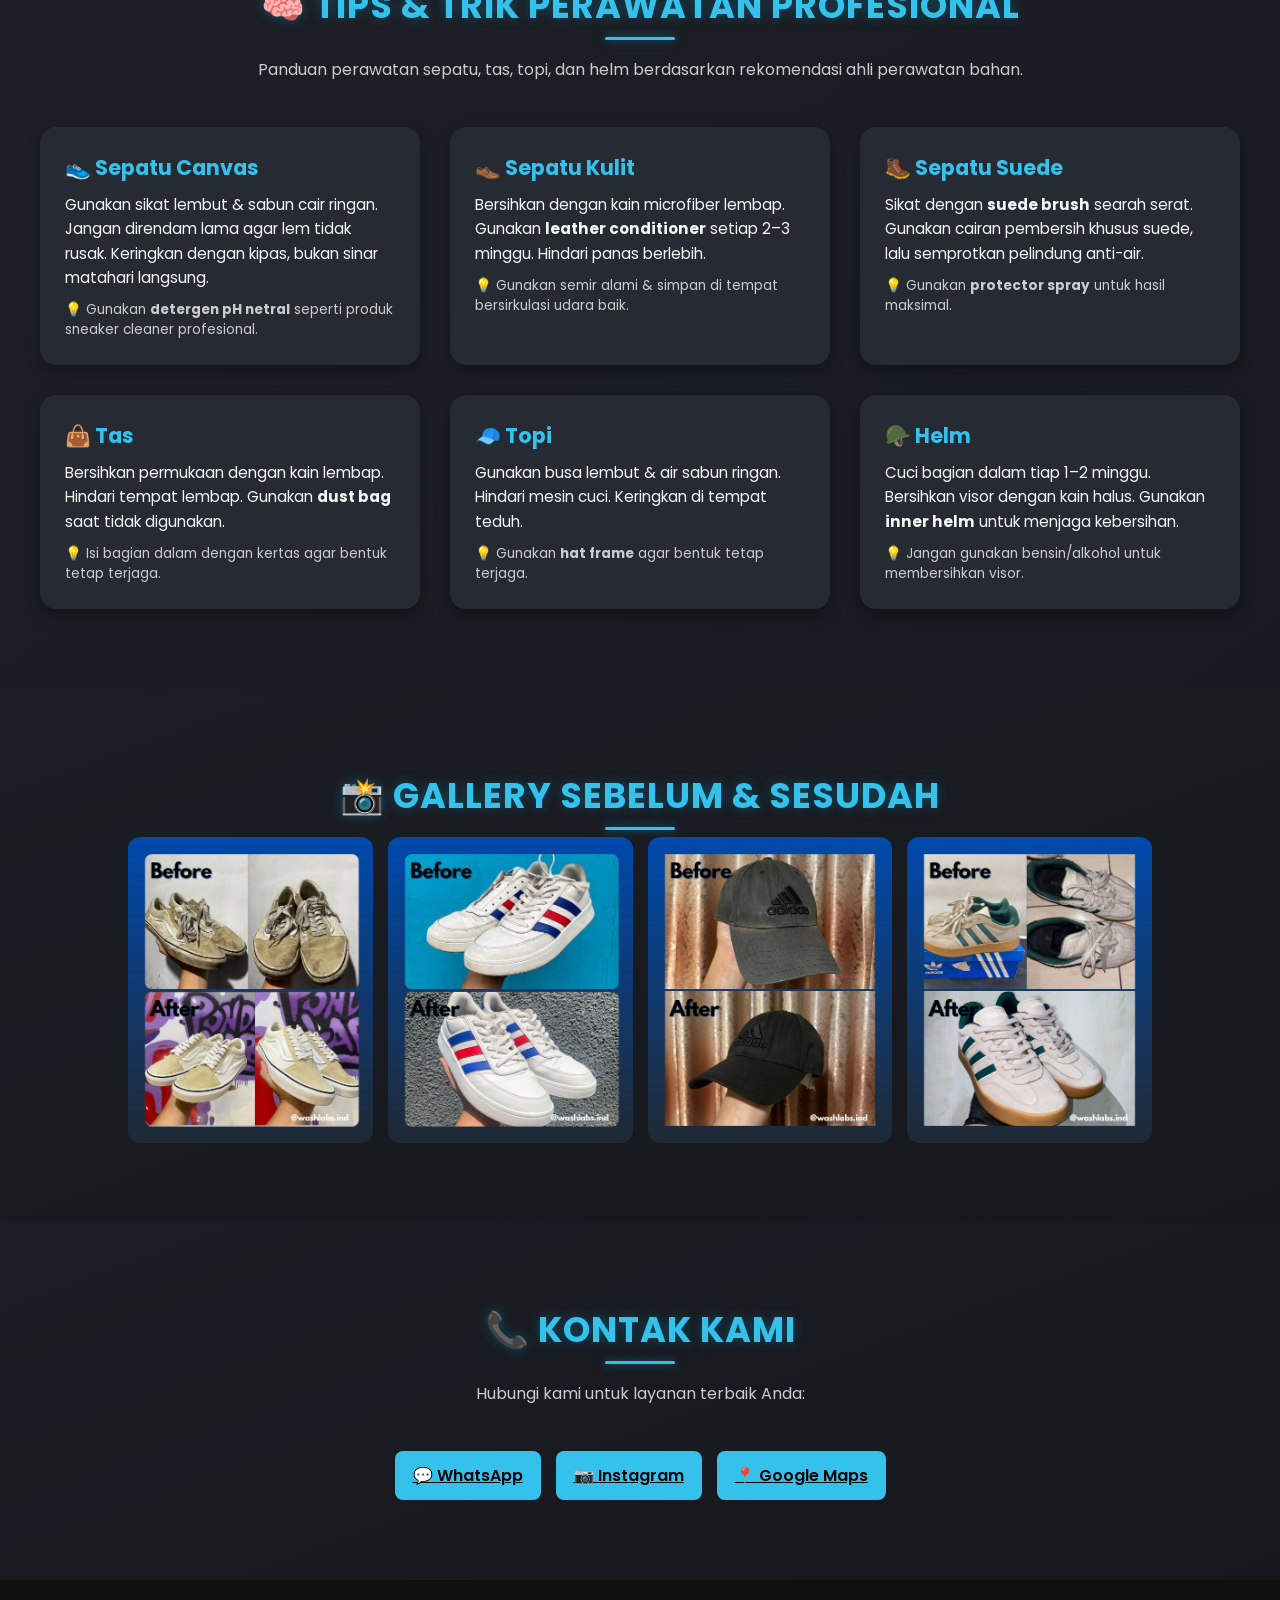
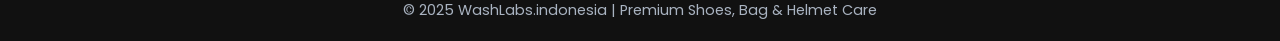
==== commit d3d14aba: "Update codingan" ====
--- a/index.html
+++ b/index.html
@@ -28,6 +28,8 @@
         <li><a href="#tips">Tips</a></li>
         <li><a href="#gallery">Gallery</a></li>
         <li><a href="#contact">Kontak</a></li>
+        <li><a href="tracking.html">Tracking</a></li>
+
         <ul id="nav-links">
 
   <!-- Tombol reset admin akan muncul di sini -->
--- a/style.css
+++ b/style.css
@@ -663,6 +663,7 @@
   background: #2de270;
 }
 
+
 /* =========================
    RESPONSIVE FONT & LAYOUT
 ========================= */
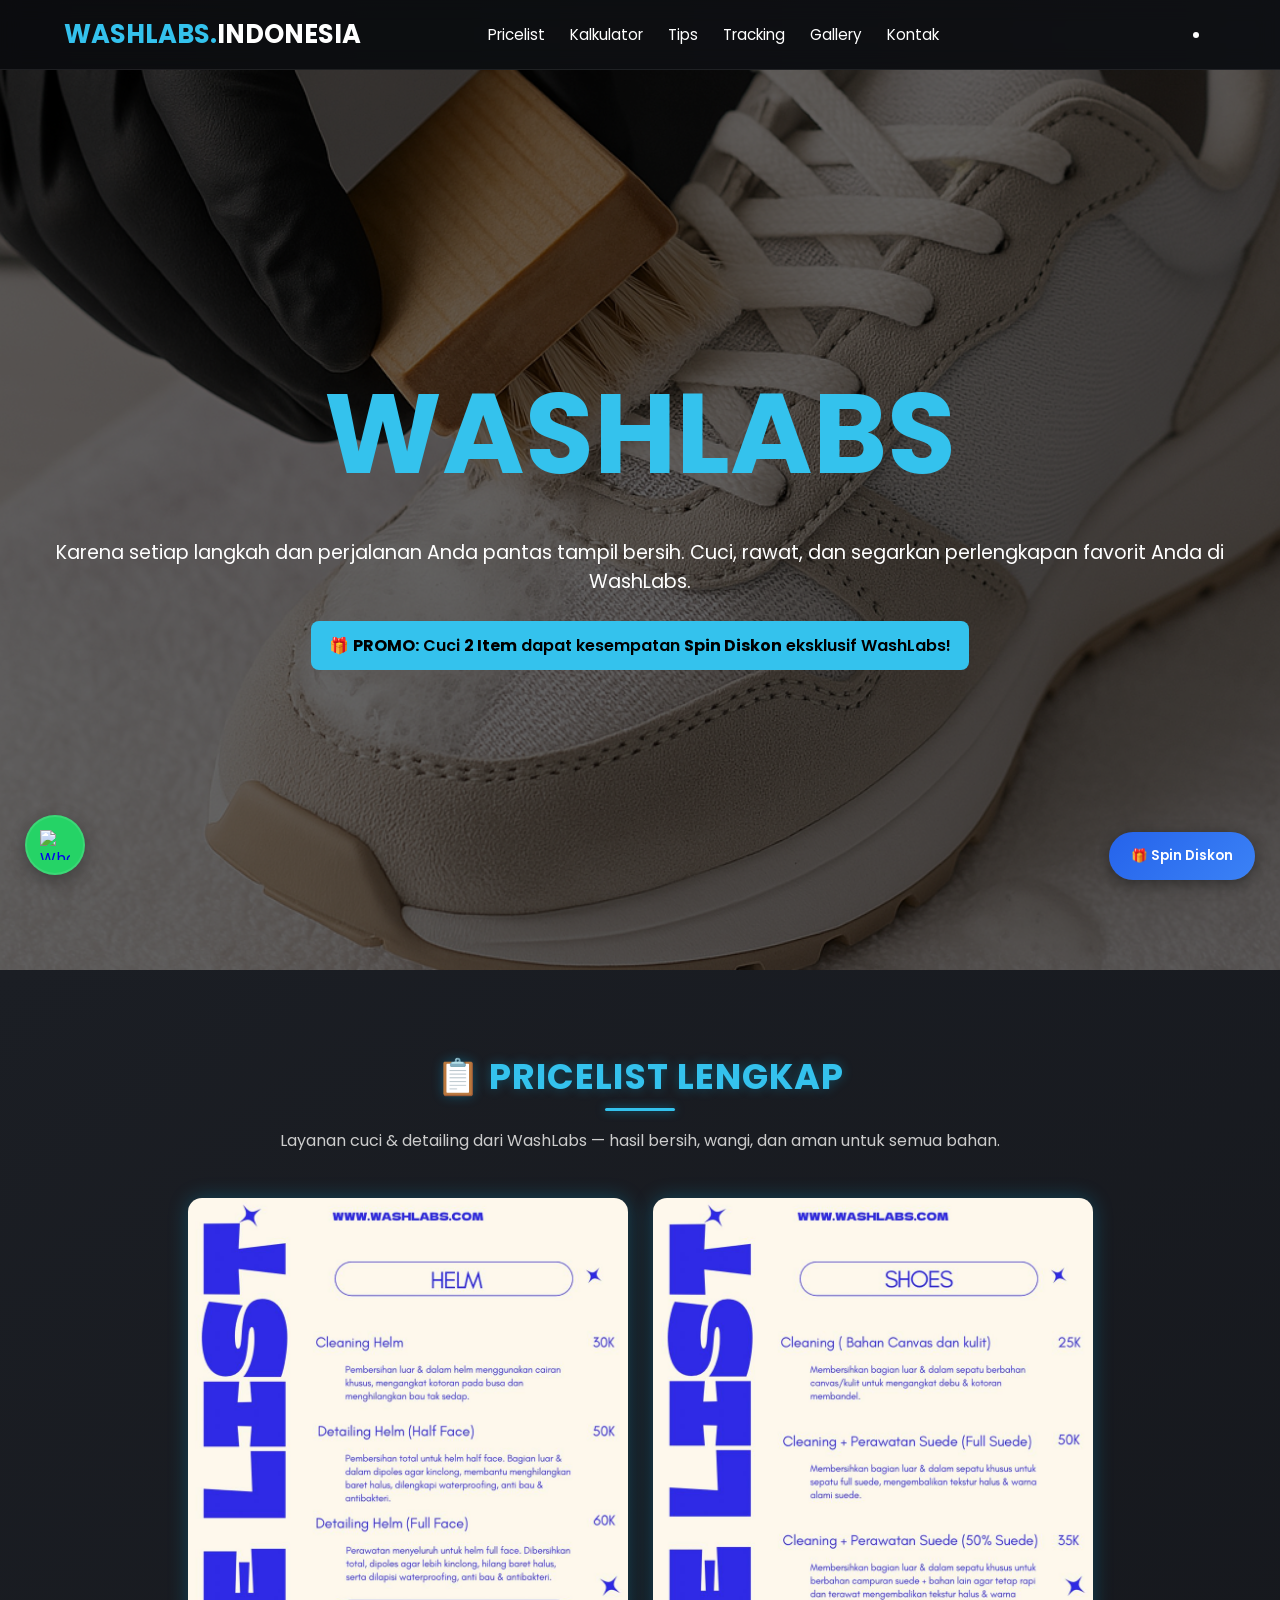
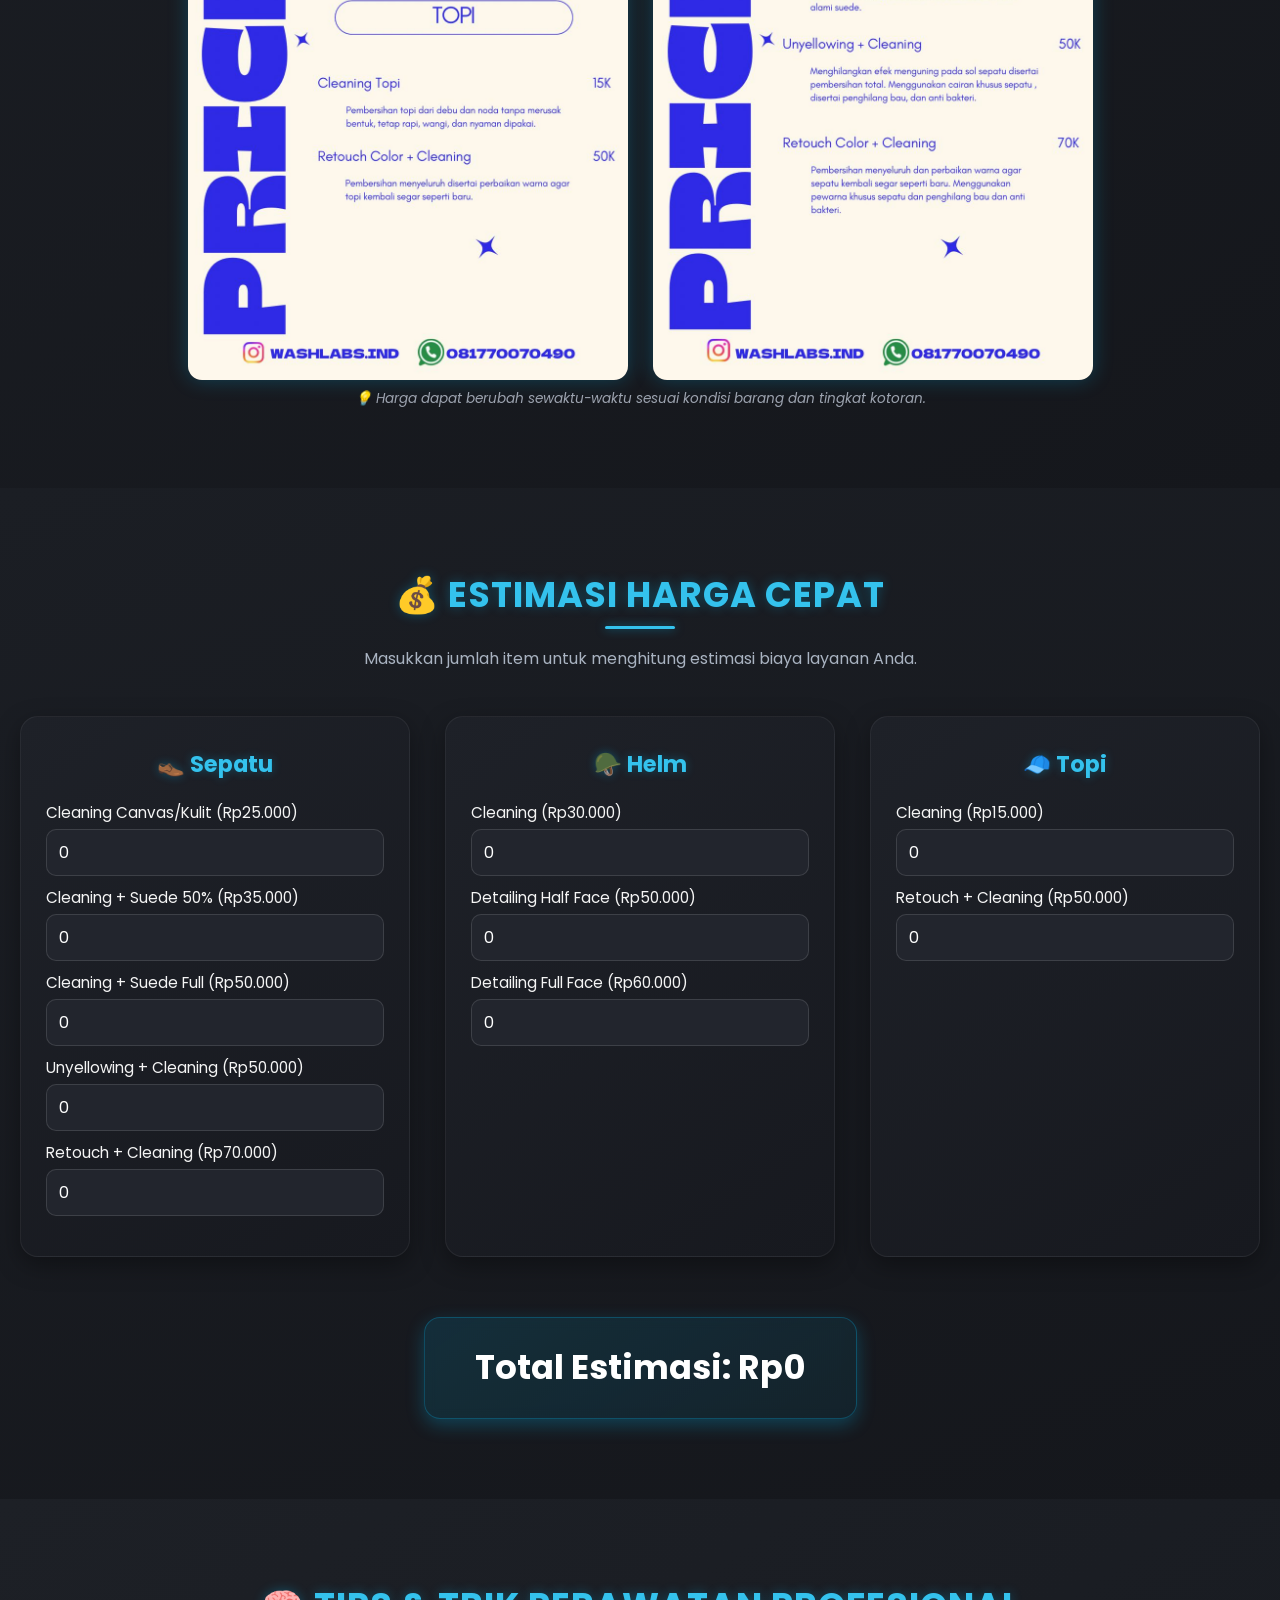
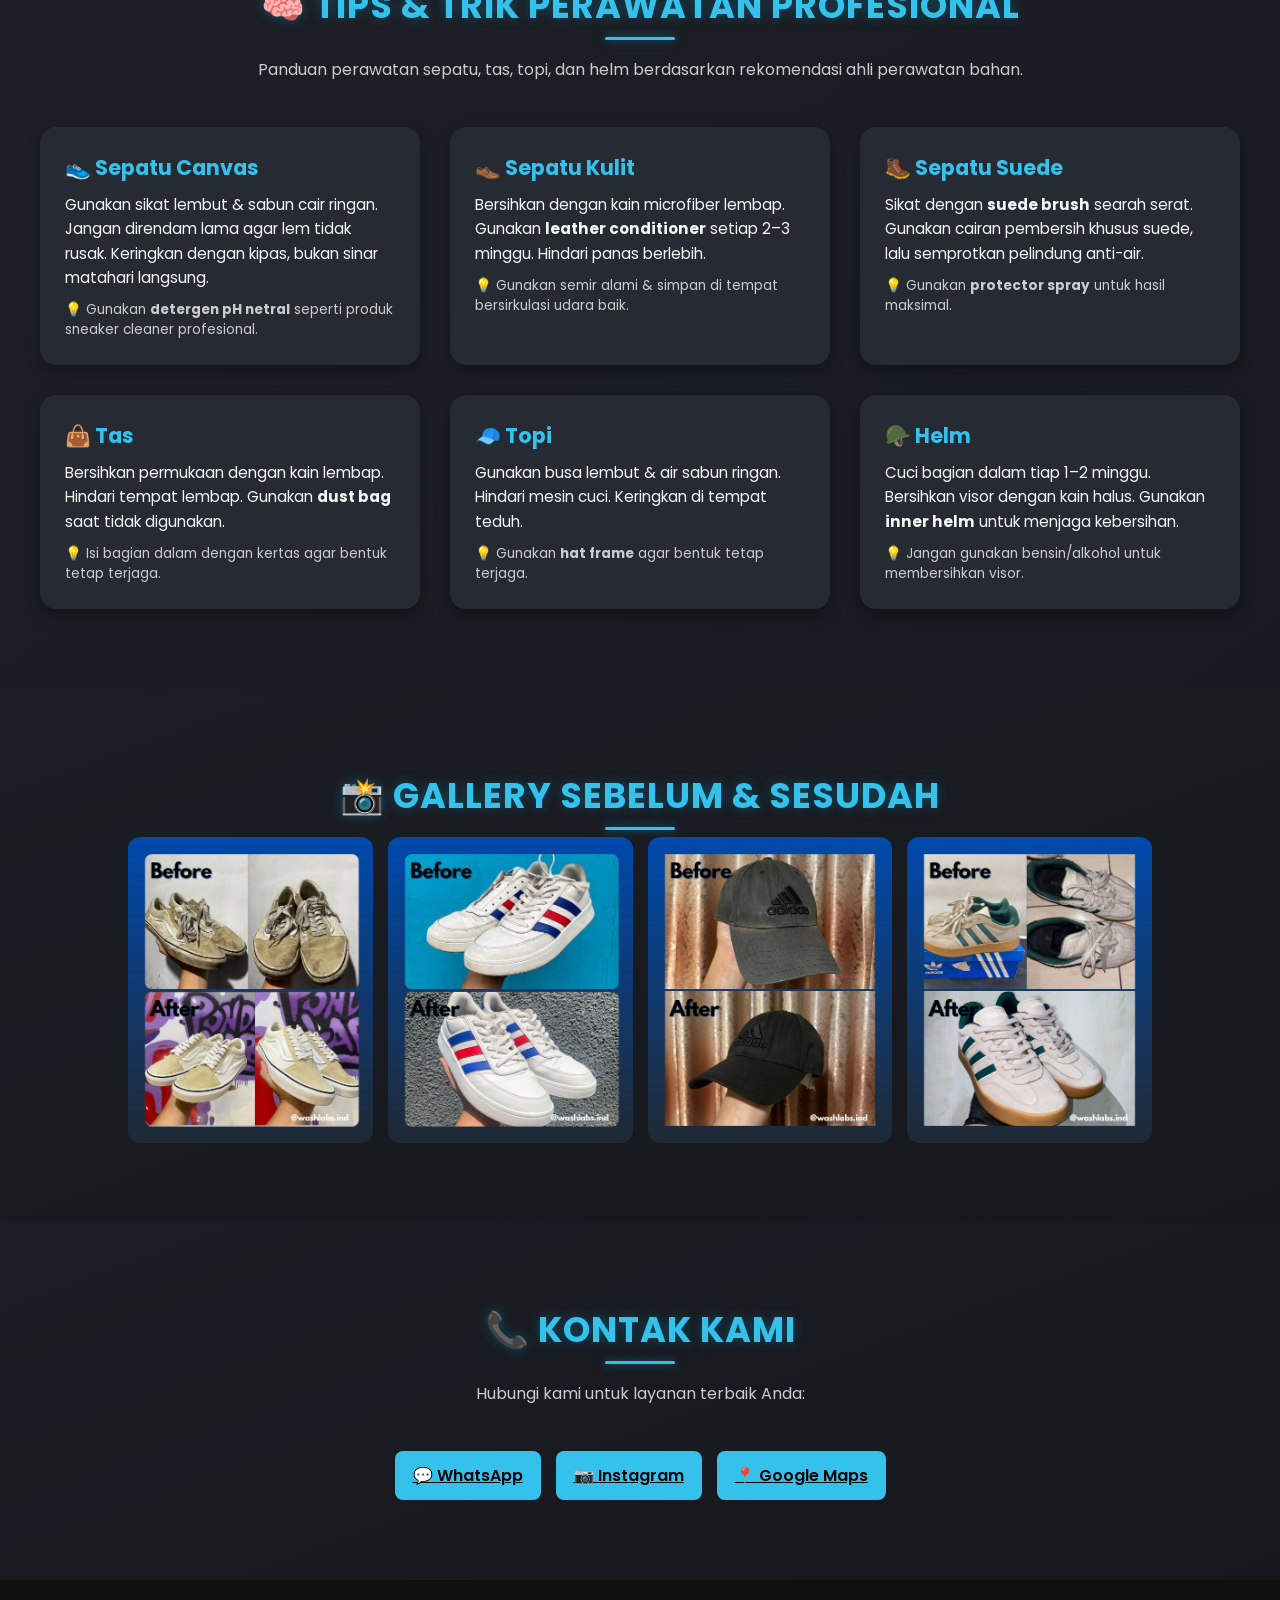
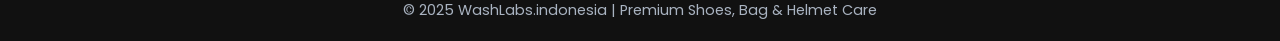
==== commit 147938a7: "Fix API sesuai database" ====
--- a/index.html
+++ b/index.html
@@ -22,13 +22,14 @@
 
       <button class="menu-btn" id="menu-toggle" aria-label="Menu">☰</button>
 
-      <ul class="nav-links" id="nav-links">
+     <ul class="nav-links" id="nav-links">
         <li><a href="#pricelist">Pricelist</a></li>
         <li><a href="#calculator">Kalkulator</a></li>
         <li><a href="#tips">Tips</a></li>
+        <li><a href="tracking.html">Tracking</a></li>
         <li><a href="#gallery">Gallery</a></li>
         <li><a href="#contact">Kontak</a></li>
-        <li><a href="tracking.html">Tracking</a></li>
+        </ul>
 
         <ul id="nav-links">
 
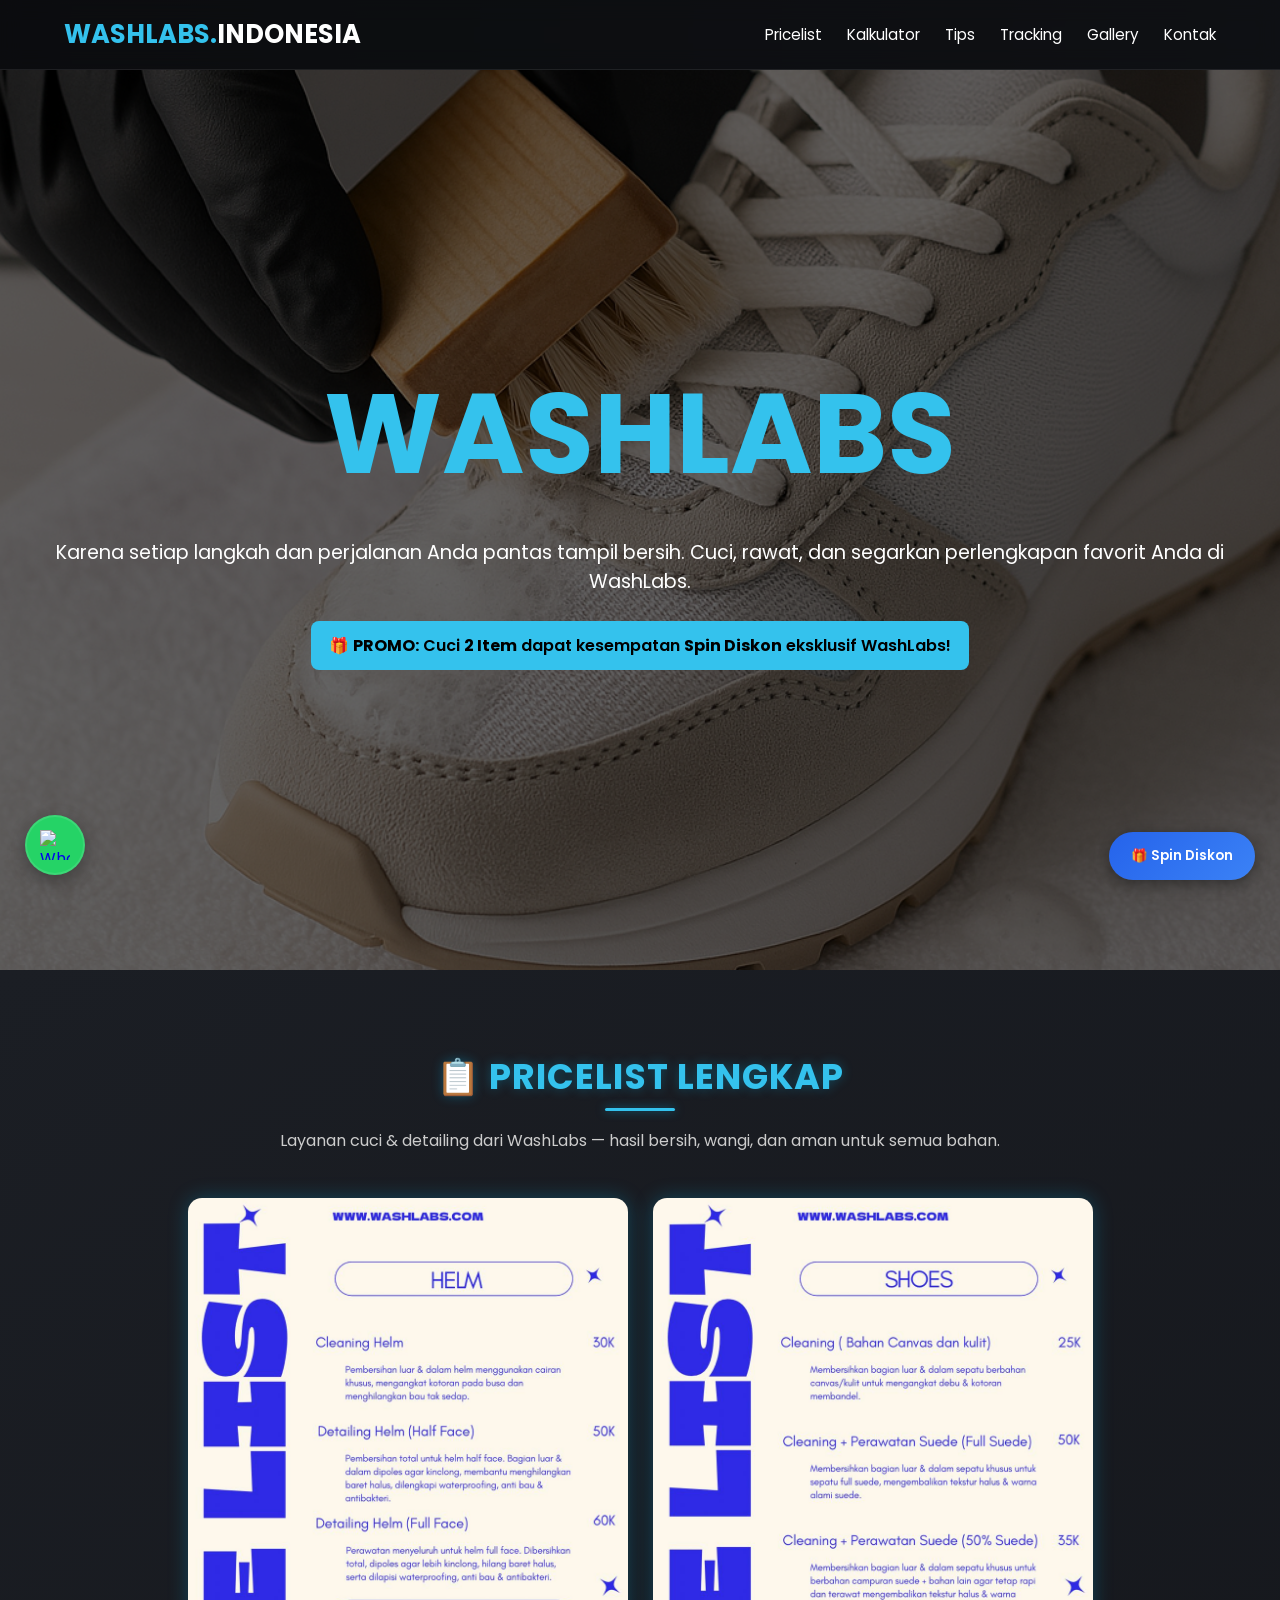
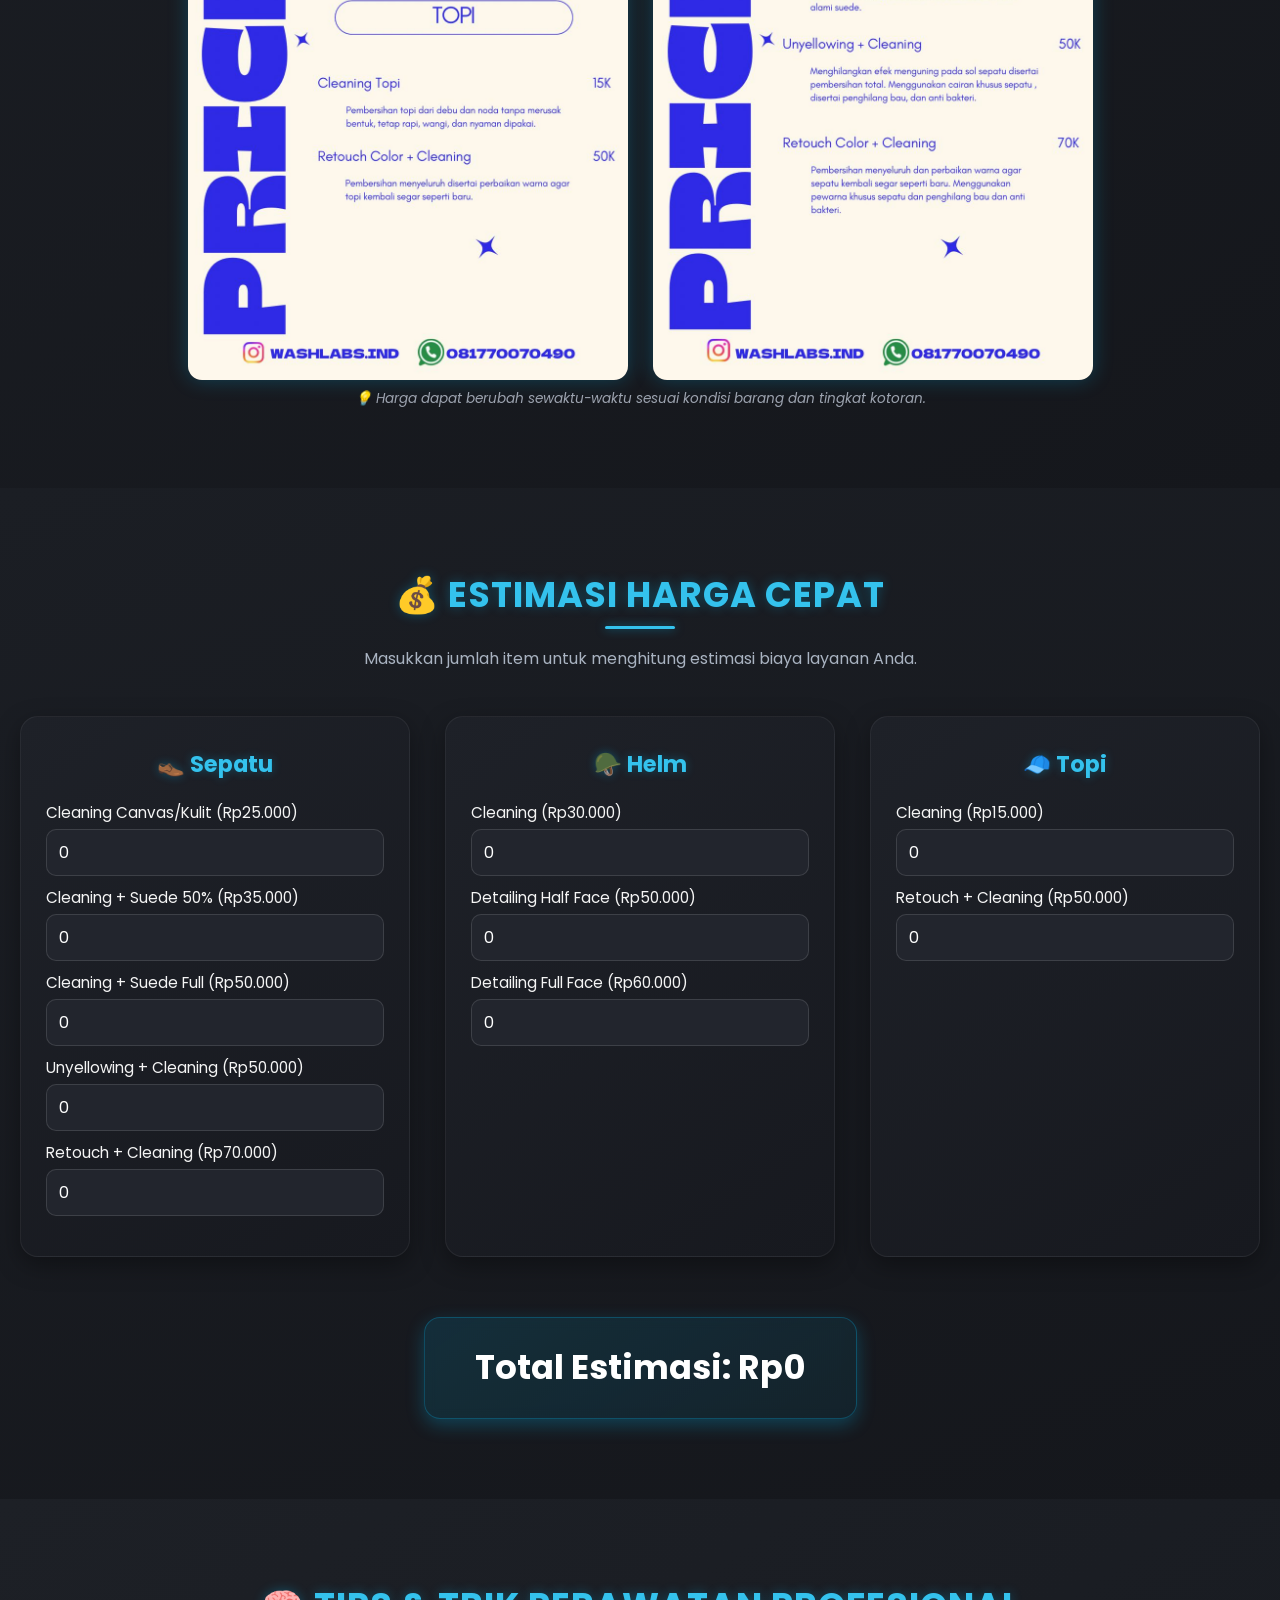
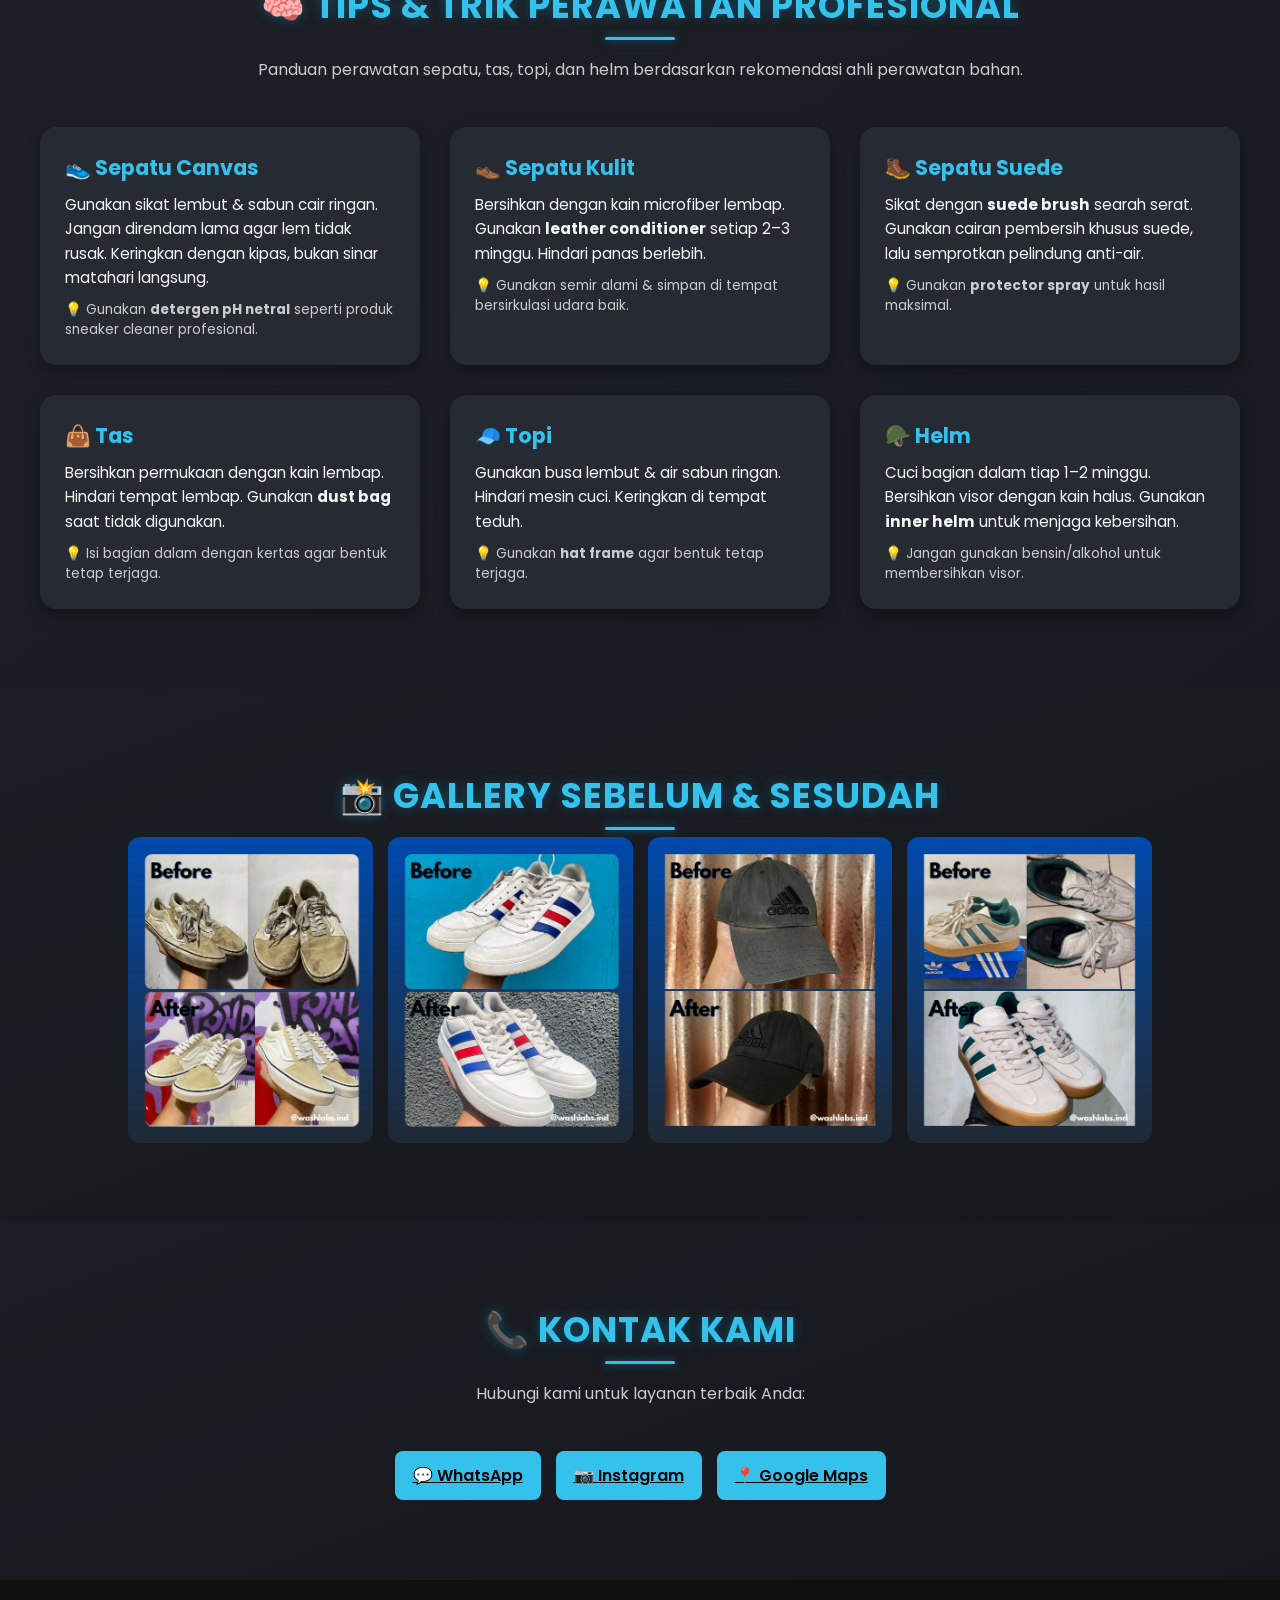
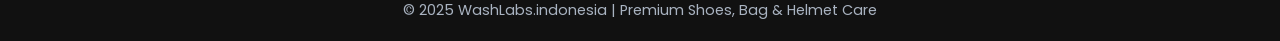
==== commit cd16fa58: "Fix API sesuai database" ====
--- a/index.html
+++ b/index.html
@@ -5,60 +5,44 @@
   <meta name="viewport" content="width=device-width, initial-scale=1.0" />
   <title>WashLabs.ind | Premium shoes_canvas, Helmet & Cap Care</title>
 
-  <!-- Google Fonts -->
   <link rel="preconnect" href="https://fonts.googleapis.com">
   <link rel="preconnect" href="https://fonts.gstatic.com" crossorigin>
   <link href="https://fonts.googleapis.com/css2?family=Poppins:wght@400;500;600;700&display=swap" rel="stylesheet">
 
-  <!-- CSS -->
   <link rel="stylesheet" href="style.css" />
 </head>
 
 <body>
-  <!-- ========== HEADER ========== -->
-   <header class="header">
+  <header class="header">
     <nav class="navbar">
       <div class="logo">WASHLABS.<span>INDONESIA</span></div>
 
       <button class="menu-btn" id="menu-toggle" aria-label="Menu">☰</button>
 
-     <ul class="nav-links" id="nav-links">
+      <ul class="nav-links" id="nav-links">
         <li><a href="#pricelist">Pricelist</a></li>
         <li><a href="#calculator">Kalkulator</a></li>
         <li><a href="#tips">Tips</a></li>
         <li><a href="tracking.html">Tracking</a></li>
         <li><a href="#gallery">Gallery</a></li>
         <li><a href="#contact">Kontak</a></li>
-        </ul>
-
-        <ul id="nav-links">
-
-  <!-- Tombol reset admin akan muncul di sini -->
-</ul>
-
-        <li>
-         </button>
-        </li>
       </ul>
-    </nav>
+      
+      </nav>
   </header>
 
-<!-- ========== HERO ========== -->
 <section id="home" class="hero">
   <div class="overlay"></div>
   <div class="container hero-content">
     
-    <!-- Judul -->
     <h1 data-animate>WASHLABS</h1>
 
-    <!-- Deskripsi -->
     <p data-animate>
       Karena setiap langkah dan perjalanan Anda pantas tampil bersih. 
       Cuci, rawat, dan segarkan perlengkapan favorit Anda di WashLabs.
     </p>
 
 
-    <!-- 🔥 PROMO BAR -->
     <div class="btn" data-animate>
       🎁 <strong>PROMO:</strong> Cuci <strong>2 Item</strong> dapat kesempatan 
       <strong>Spin Diskon</strong> eksklusif WashLabs!
@@ -69,7 +53,6 @@
 
 
 
-  <!-- ========== PRICELIST ========== -->
   <section id="pricelist" class="section pricelist">
     <div class="container">
       <h2 class="section-title">📋 Pricelist Lengkap</h2>
@@ -88,7 +71,6 @@
     </div>
   </section>
 
-  <!-- ========== KALKULATOR ESTIMASI ========== -->
   <section id="calculator" class="section calculator">
     <div class="container">
       <h2 class="section-title">💰 Estimasi Harga Cepat</h2>
@@ -99,33 +81,33 @@
           <div class="calc-box">
             <h3>👞 Sepatu</h3>
             <label>Cleaning Canvas/Kulit (Rp25.000)</label>
-            <input type="number" name="shoes_canvas" min="0" value="0" />
+            <input type="number" name="shoes_canvas" data-price="25000" min="0" value="0" />
             <label>Cleaning + Suede 50% (Rp35.000)</label>
-            <input type="number" name="shoes_suede_half" min="0" value="0" />
+            <input type="number" name="shoes_suede_half" data-price="35000" min="0" value="0" />
             <label>Cleaning + Suede Full (Rp50.000)</label>
-            <input type="number" name="shoes_suede_full" min="0" value="0" />
+            <input type="number" name="shoes_suede_full" data-price="50000" min="0" value="0" />
             <label>Unyellowing + Cleaning (Rp50.000)</label>
-            <input type="number" name="shoes_unyellow" min="0" value="0" />
+            <input type="number" name="shoes_unyellow" data-price="50000" min="0" value="0" />
             <label>Retouch + Cleaning (Rp70.000)</label>
-            <input type="number" name="shoes_retouch" min="0" value="0" />
+            <input type="number" name="shoes_retouch" data-price="70000" min="0" value="0" />
           </div>
 
           <div class="calc-box">
             <h3>🪖 Helm</h3>
             <label>Cleaning (Rp30.000)</label>
-            <input type="number" name="helm_clean" min="0" value="0" />
+            <input type="number" name="helm_clean" data-price="30000" min="0" value="0" />
             <label>Detailing Half Face (Rp50.000)</label>
-            <input type="number" name="helm_half" min="0" value="0" />
+            <input type="number" name="helm_half" data-price="50000" min="0" value="0" />
             <label>Detailing Full Face (Rp60.000)</label>
-            <input type="number" name="helm_full" min="0" value="0" />
+            <input type="number" name="helm_full" data-price="60000" min="0" value="0" />
           </div>
 
           <div class="calc-box">
             <h3>🧢 Topi</h3>
             <label>Cleaning (Rp15.000)</label>
-            <input type="number" name="topi_clean" min="0" value="0" />
+            <input type="number" name="topi_clean" data-price="15000" min="0" value="0" />
             <label>Retouch + Cleaning (Rp50.000)</label>
-            <input type="number" name="topi_retouch" min="0" value="0" />
+            <input type="number" name="topi_retouch" data-price="50000" min="0" value="0" />
           </div>
         </div>
 
@@ -136,7 +118,6 @@
     </div>
   </section>
 
-  <!-- ========== TIPS ========== -->
   <section id="tips" class="section tips">
     <div class="container">
       <h2 class="section-title">🧠 Tips & Trik Perawatan Profesional</h2>
@@ -182,28 +163,23 @@
     </div>
   </section>
 
-    <!-- =========================
-       SPIN DISKON
-  ========================== -->
-<!-- Tombol Mengambang -->
-<button id="spinOpen" class="floating-spin-btn">🎁 Spin Diskon</button>
-
-<!-- Modal Spin -->
+    <button id="spinOpen" class="floating-spin-btn">🎁 Spin Diskon</button>
+
 <div id="spinModal" class="spin-modal">
   <div id="spinBackdrop" class="spin-backdrop"></div>
   <div class="spin-content">
-    <button id="closeSpin" class="close-btn">&times;</button>
+    <button id="closeSpin" class="close-btn">×</button>
     <h2>Menangkan Diskon!</h2>
     <p>Coba keberuntunganmu dan dapatkan kupon potongan eksklusif dari WashLabs!</p>
 
     <div class="wheel-container">
       <div id="wheel" class="wheel">
-        <div class="segment seg1">15%</div>
-        <div class="segment seg2">5%</div>
-        <div class="segment seg3">25%</div>
-        <div class="segment seg4">5%</div>
-        <div class="segment seg5">10%</div>
-        <div class="segment seg6">ZONK</div>
+        <div class="segment seg1" data-value="15">15%</div>
+        <div class="segment seg2" data-value="5">5%</div>
+        <div class="segment seg3" data-value="25">25%</div>
+        <div class="segment seg4" data-value="5">5%</div>
+        <div class="segment seg5" data-value="10">10%</div>
+        <div class="segment seg6" data-value="0">ZONK</div>
       </div>
       <div class="pointer"></div>
     </div>
@@ -220,7 +196,6 @@
 
 
 
-  <!-- ========== GALLERY ========== -->
   <section id="gallery" class="section gallery">
     <div class="container">
       <h2 class="section-title">📸 Gallery Sebelum & Sesudah</h2>
@@ -233,7 +208,6 @@
     </div>
   </section>
 
-  <!-- ========== KONTAK ========== -->
   <section id="contact" class="section contact">
     <div class="container">
       <h2 class="section-title">📞 Kontak Kami</h2>
@@ -241,22 +215,19 @@
       <div class="contact-buttons">
         <a href="https://wa.me/6281770070490" class="btn">💬 WhatsApp</a>
         <a href="https://instagram.com/washlabs.ind" class="btn">📷 Instagram</a>
-        <a href="https://maps.app.goo.gl/NYMZw7D8arMYxjxr7" class="btn">📍 Google Maps</a>
-      </div>
-    </div>
-  </section>
-
-  <!-- ========== FOOTER ========== -->
+        <a href="https://maps.app.goo.gl/NYMZw7D8arMYxjxr7" class="btn">📍 Google Maps</a> 
+      </div>
+    </div>
+  </section>
+
   <footer class="footer">
-    <p>&copy; 2025 WashLabs.indonesia | Premium Shoes, Bag & Helmet Care</p>
+    <p>© 2025 WashLabs.indonesia | Premium Shoes, Bag & Helmet Care</p>
   </footer>
 
-  <!-- WhatsApp Floating Button -->
   <a href="https://wa.me/6281770070490" class="wa-float" target="_blank" rel="noopener">
     <img src="https://cdn-icons-png.flaticon.com/512/733/733585.png" alt="WhatsApp" />
   </a>
 
-  <!-- JS -->
   <script src="script.js"></script>
 </body>
-</html>
+</html>
